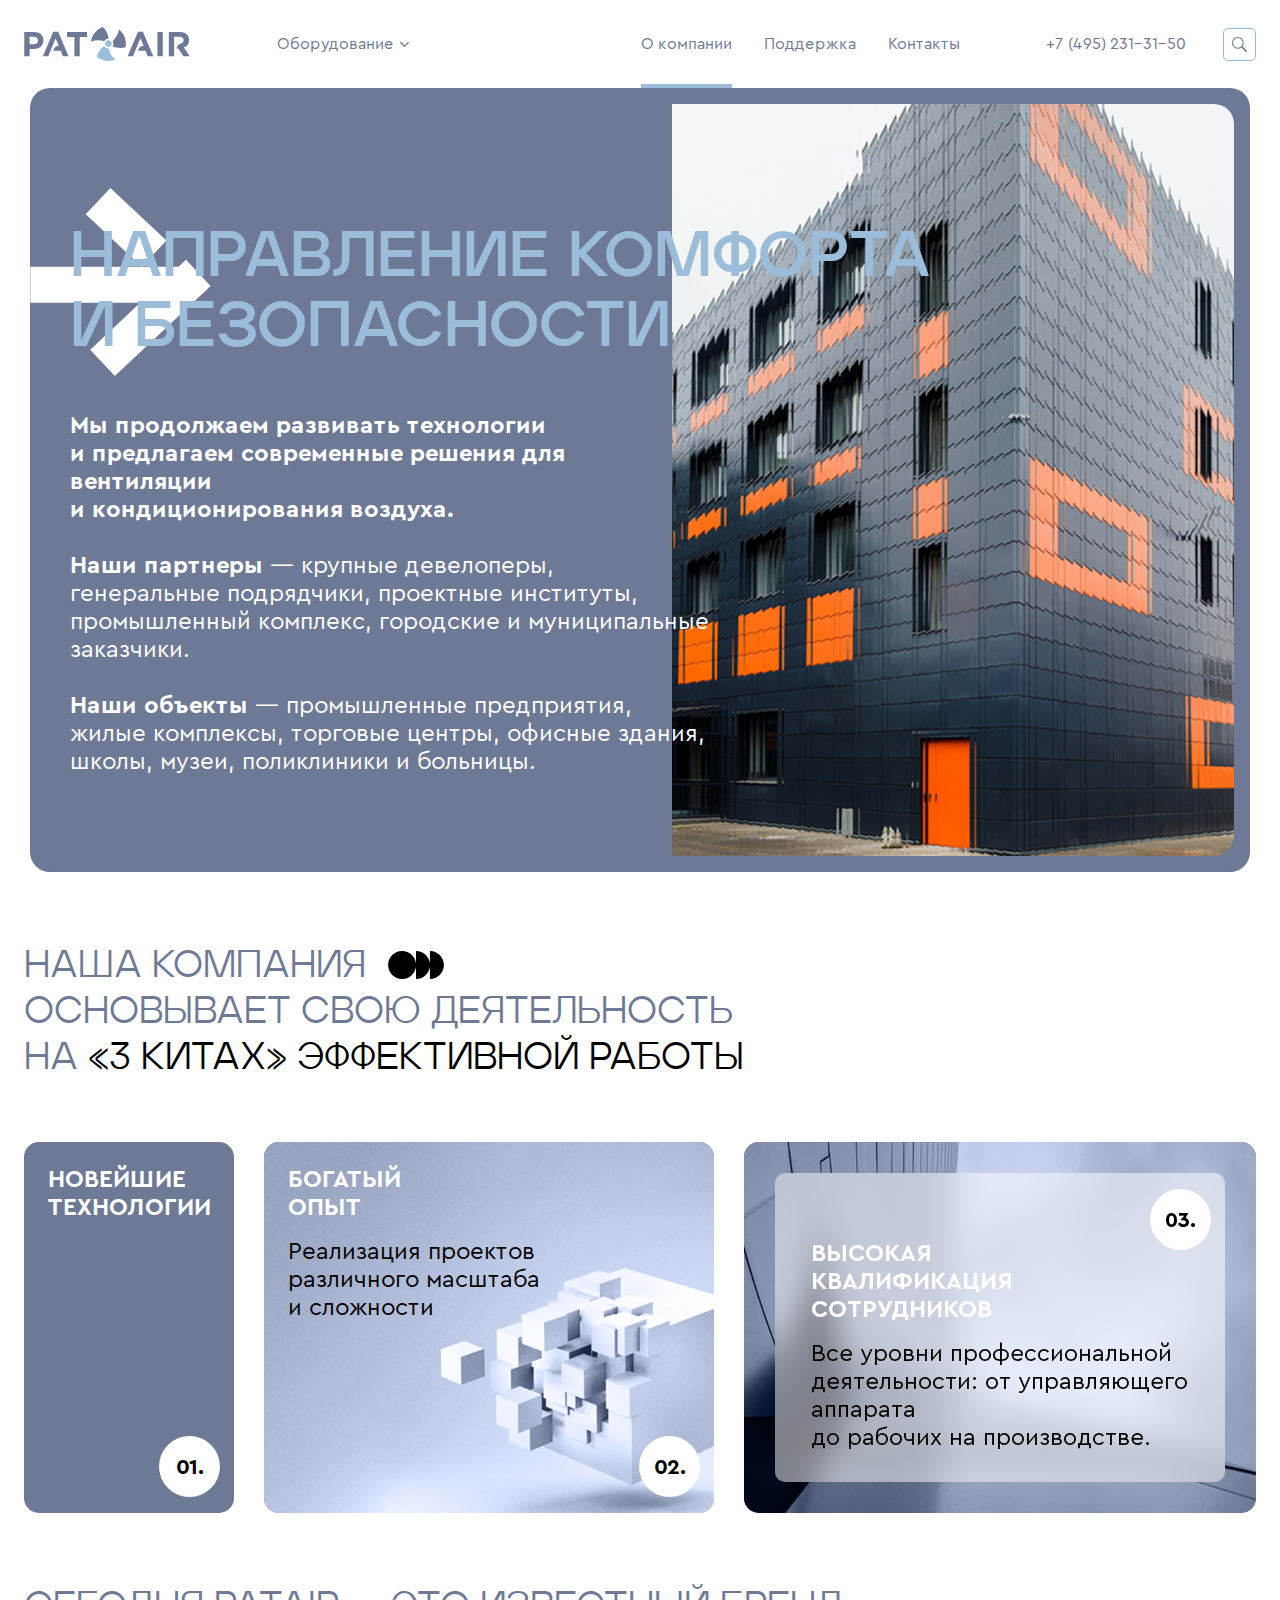
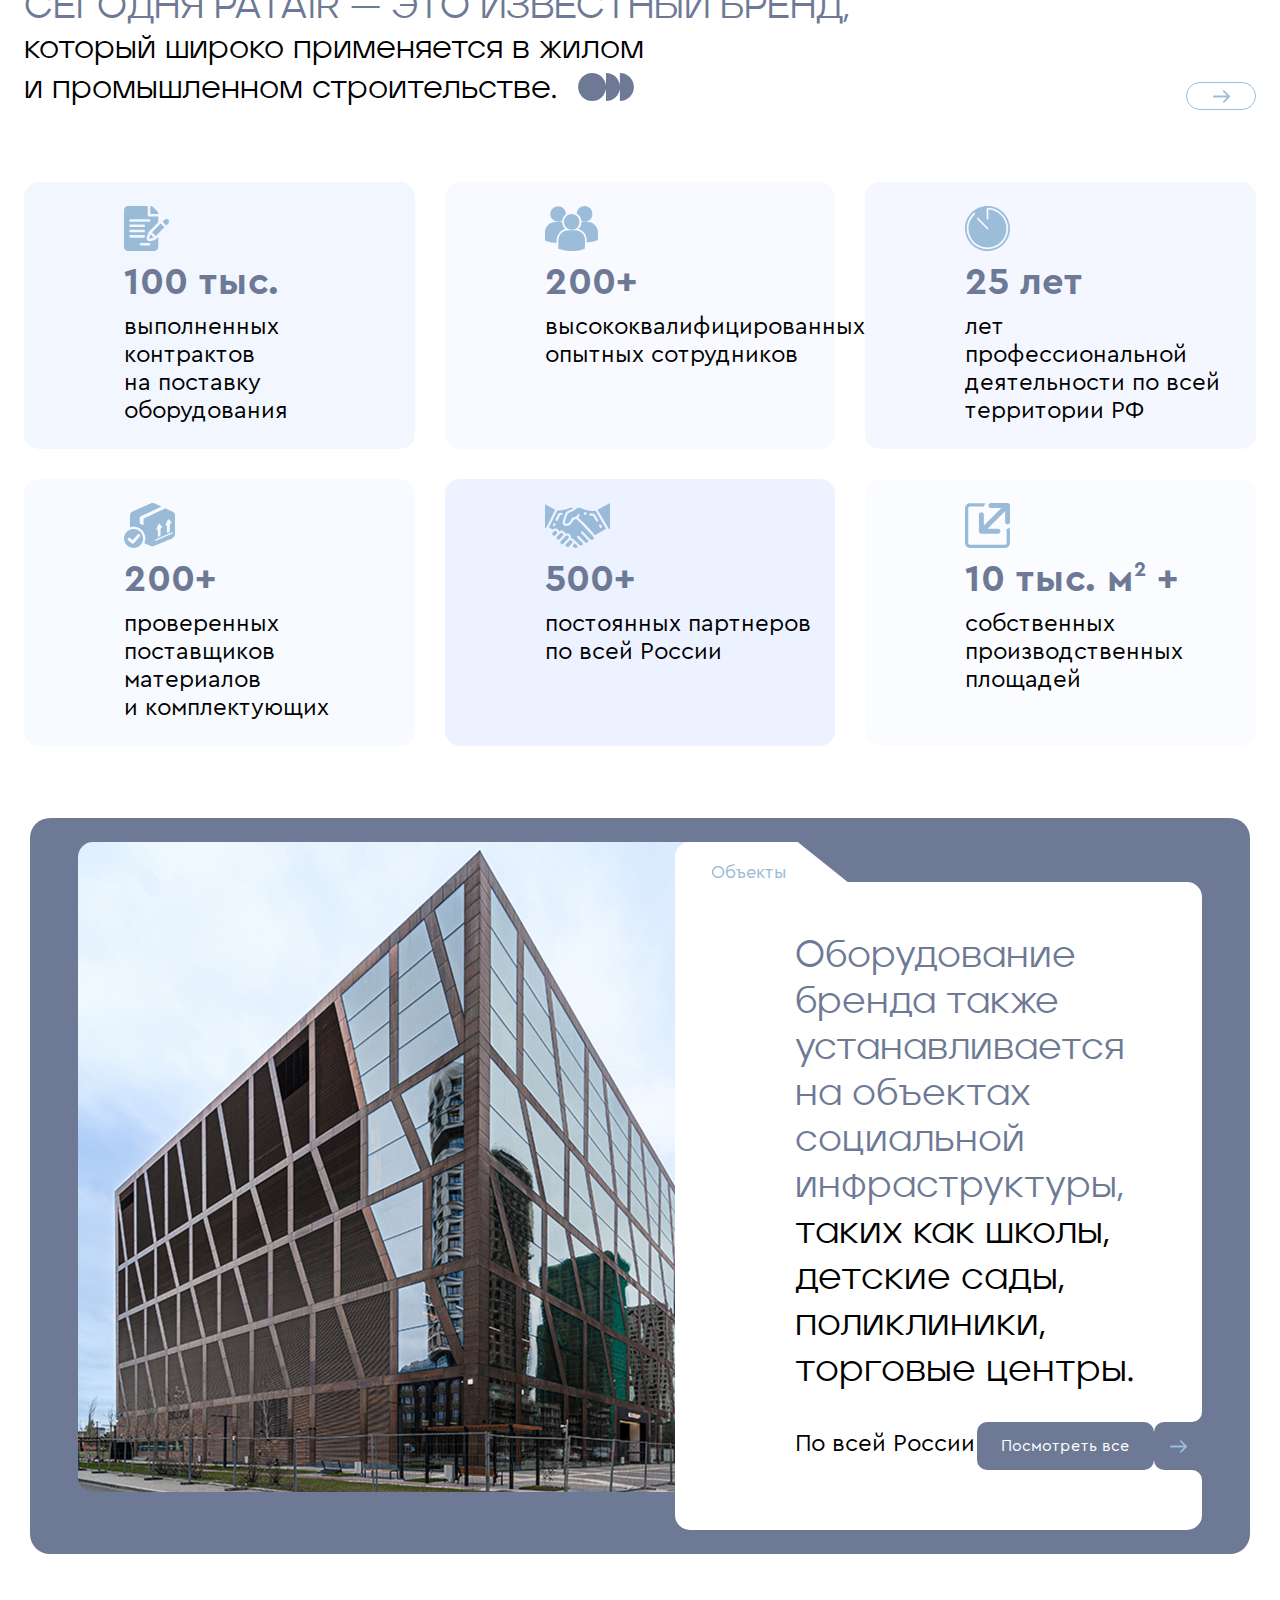
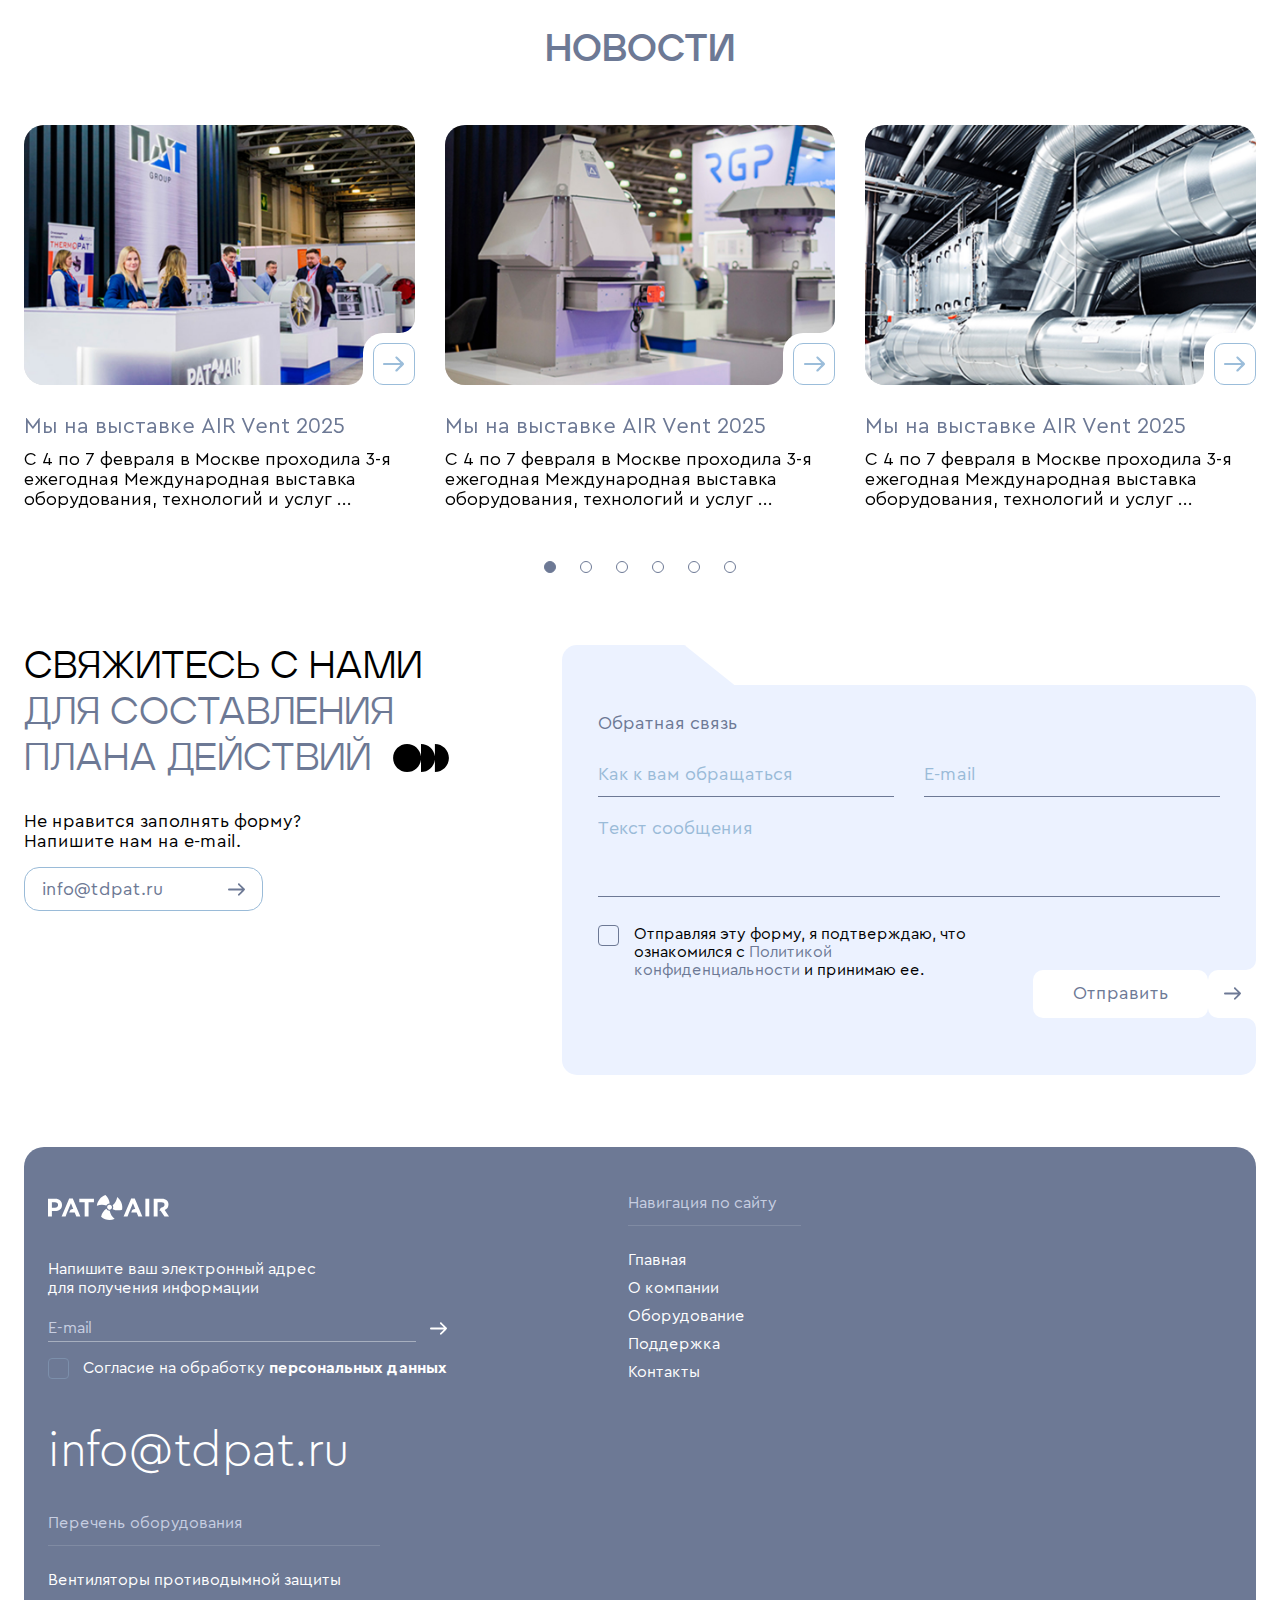
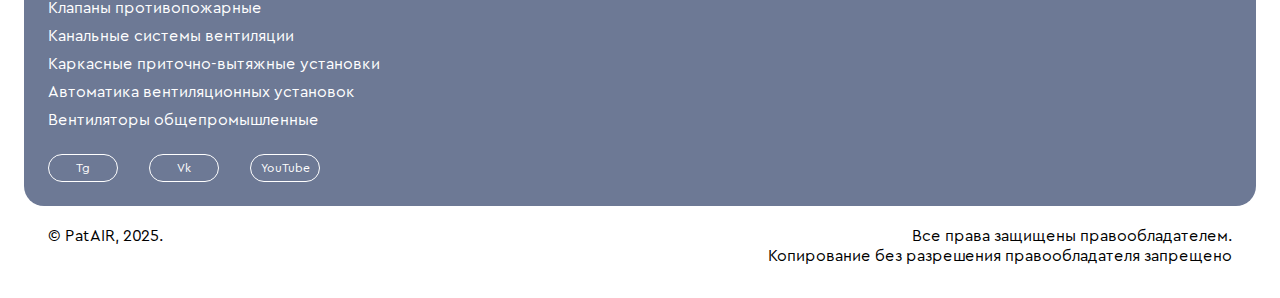
==== about.html @ f2df9130 "Update" ====
<!DOCTYPE html>
<html lang="ru">
	<head>
		<meta http-equiv="Content-Type" content="text/html; charset=utf-8">

		<!-- Adapting the page for mobile devices -->
		<meta name="viewport" content="width=device-width, initial-scale=1, maximum-scale=1">

		<!-- Prohibition of phone number recognition -->
		<meta name="format-detection" content="telephone=no">
		<meta name="SKYPE_TOOLBAR" content ="SKYPE_TOOLBAR_PARSER_COMPATIBLE">

		<!-- Page title -->
		<title>Заголовок страницы</title>

		<!-- Meta description -->
		<meta name="description" content="">

		<!-- Meta Keywords -->
		<meta name="keywords" content="">

		<!-- Changing the color of the mobile browser panel -->
		<meta name="msapplication-TileColor" content="#6d7995">
		<meta name="theme-color" content="#6d7995">

		<!-- Connecting style files -->
		<link rel="stylesheet" href="css/swiper-bundle.min.css">
		<link rel="stylesheet" href="css/swiper.css">
		<link rel="stylesheet" href="css/fancybox.css">
		<link rel="stylesheet" href="css/styles.css">

		<link rel="stylesheet" href="css/response_1899.css" media="print, (max-width: 1899px)">
	</head>

	<body>
		<div class="wrap">
			<div class="main">
				<header>
					<div class="cont row">
						<a href="/" class="logo">
							<img src="images/logo.svg" alt="">
						</a>

						<nav class="menu row">
							<div class="menu_item">
								<a href="/" class="sub_link">
									<span>Оборудование</span>

									<svg class="arr"><use xlink:href="images/sprite.svg#ic_arr_ver"></use></svg>
								</a>

								<div class="sub_menu">
									<div class="row">
										<div><a href="/">
											<div class="icon">
												<img src="images/tmp/ic_sub_menu.png" alt="" loading="lazy">
											</div>

											<div>Вентиляторы<br> противодымной защиты</div>
										</a></div>

										<div><a href="/">
											<div class="icon">
												<img src="images/tmp/ic_sub_menu.png" alt="" loading="lazy">
											</div>

											<div>Каркасные приточно-вытяжные установки</div>
										</a></div>

										<div><a href="/">
											<div class="icon">
												<img src="images/tmp/ic_sub_menu.png" alt="" loading="lazy">
											</div>

											<div>Автоматика вентиляционных установок</div>
										</a></div>

										<div><a href="/">
											<div class="icon">
												<img src="images/tmp/ic_sub_menu.png" alt="" loading="lazy">
											</div>

											<div>Клапаны противопожарные</div>
										</a></div>

										<div><a href="/">
											<div class="icon">
												<img src="images/tmp/ic_sub_menu.png" alt="" loading="lazy">
											</div>

											<div>Канальные системы вентиляции</div>
										</a></div>

										<div><a href="/">
											<div class="icon">
												<img src="images/tmp/ic_sub_menu.png" alt="" loading="lazy">
											</div>

											<div>Вентиляторы общепромышленные</div>
										</a></div>
									</div>
								</div>
							</div>

							<div class="menu_item">
								<a class="active">О компании</a>
							</div>

							<div class="menu_item">
								<a href="/">Поддержка</a>
							</div>

							<div class="menu_item">
								<a href="/">Контакты</a>
							</div>
						</nav>

						<div class="phone">
							<a href="tel:+7 (495) 231-31-50">+7 (495) 231-31-50</a>
						</div>

						<div class="search">
							<button class="btn">
								<svg class="icon"><use xlink:href="images/sprite.svg#ic_search"></use></svg>
							</button>

							<form action="">
								<input type="text" name="" value="" class="input" placeholder="Введите текст">

								<button type="button" class="close_btn">
									<svg class="icon"><use xlink:href="images/sprite.svg#ic_close"></use></svg>
								</button>
							</form>
						</div>
					</div>
				</header>


				<section class="about_head block">
					<div class="data">
						<svg class="big_arrow"><use xlink:href="images/sprite.svg#ic_big_arrow"></use></svg>

						<div class="cont">
							<div class="title">Направление комфорта<br> и безопасности</div>

							<div class="desc">
								<p><b>Мы продолжаем развивать технологии<br> и предлагаем современные решения для вентиляции<br> и кондиционирования воздуха.</b></p>

								<p><b>Наши партнеры</b> — крупные девелоперы, генеральные подрядчики, проектные институты, промышленный комплекс, городские и муниципальные заказчики.</p>

								<p><b>Наши объекты</b> — промышленные предприятия, жилые комплексы, торговые центры, офисные здания, школы, музеи, поликлиники и больницы.</p>
							</div>
						</div>

						<img src="images/tmp/about_head_img.jpg" alt="" class="img" loading="lazy">
					</div>
				</section>


				<section class="three_whales block">
					<div class="cont">
						<div class="block_head big_m">
							<div class="title light">
								Наша компания <svg class="small_circles"><use xlink:href="images/sprite.svg#ic_small_circles"></use></svg><br> основывает свою деятельность<br> на <span>«3 китах» эффективной работы</span>
							</div>
						</div>

						<div class="row">
							<div class="item">
								<div class="name">новейшие<br> технологии</div>

								<div class="number">01.</div>
							</div>

							<div class="item middle">
								<div class="name">богатый<br> опыт</div>

								<div class="desc">Реализация проектов<br> различного масштаба<br> и сложности</div>

								<div class="number">02.</div>

								<img src="images/tmp/bg_three_whales_item2.jpg" alt="" class="bg" loading="lazy">
							</div>

							<div class="item big">
								<div class="data">
									<div class="name">высокая<br> квалификация сотрудников</div>

									<div class="desc">Все уровни профессиональной<br> деятельности: от управляющего аппарата<br> до рабочих на производстве.</div>

									<div class="number">03.</div>
								</div>

								<img src="images/tmp/bg_three_whales_item3.jpg" alt="" class="bg" loading="lazy">
							</div>
						</div>
					</div>
				</section>


				<section class="about_stats block">
					<div class="cont">
						<div class="block_head big_m">
							<div class="title light">Сегодня PatAIR — это известный бренд,<br> <small>который широко применяется в жилом<br> и промышленном строительстве. <svg class="small_circles"><use xlink:href="images/sprite.svg#ic_small_circles"></use></svg></small></div>

							<div class="all_link">
								<a href="/">
									<svg class="icon"><use xlink:href="images/sprite.svg#ic_arrow_hor"></use></svg>
								</a>
							</div>
						</div>

						<div class="row">
							<div class="item">
								<div class="icon">
									<img src="images/tmp/ic_about_stats1.svg" alt="" loading="lazy">
								</div>

								<div class="val">100 тыс.</div>

								<div class="desc">выполненных контрактов<br> на поставку оборудования</div>
							</div>

							<div class="item">
								<div class="icon">
									<img src="images/tmp/ic_about_stats2.svg" alt="" loading="lazy">
								</div>

								<div class="val">200+</div>

								<div class="desc">высококвалифицированных  опытных сотрудников</div>
							</div>

							<div class="item">
								<div class="icon">
									<img src="images/tmp/ic_about_stats3.svg" alt="" loading="lazy">
								</div>

								<div class="val">25 лет</div>

								<div class="desc">лет профессиональной деятельности по всей территории РФ</div>
							</div>

							<div class="item">
								<div class="icon">
									<img src="images/tmp/ic_about_stats4.svg" alt="" loading="lazy">
								</div>

								<div class="val">200+</div>

								<div class="desc">проверенных поставщиков материалов<br> и комплектующих</div>
							</div>

							<div class="item">
								<div class="icon">
									<img src="images/tmp/ic_about_stats5.svg" alt="" loading="lazy">
								</div>

								<div class="val">500+</div>

								<div class="desc">постоянных партнеров<br> по всей России</div>
							</div>

							<div class="item">
								<div class="icon">
									<img src="images/tmp/ic_about_stats6.svg" alt="" loading="lazy">
								</div>

								<div class="val">10 тыс. м<sup>2</sup> +</div>

								<div class="desc">собственных производственных площадей</div>
							</div>
						</div>
					</div>
				</section>


				<section class="about_objects block">
					<div class="data">
						<div class="cont row">
							<div class="image">
								<img src="images/tmp/about_objects_img.jpg" alt="" loading="lazy">
							</div>

							<div class="info">
								<div class="title">Объекты</div>

								<div class="sub_title"><span>Оборудование бренда также устанавливается на объектах социальной инфраструктуры,</span> таких как школы, детские сады, поликлиники, торговые центры.</div>

								<div class="desc">По всей России</div>

								<div class="link">
									<a href="/">
										<span>Посмотреть все</span>

										<div class="arrow">
											<svg><use xlink:href="images/sprite.svg#ic_arrow_hor"></use></svg>
										</div>
									</a>
								</div>
							</div>
						</div>
					</div>
				</section>


				<section class="articles block">
					<div class="cont">
						<div class="block_head center">
							<div class="title">Новости</div>
						</div>

						<div class="swiper">
							<div class="swiper-wrapper">
								<div class="swiper-slide">
									<a href="/" class="article">
										<div class="thumb">
											<img src="images/tmp/article_thumb1.jpg" alt="" loading="lazy">

											<div class="arrow">
												<div class="icon">
													<svg><use xlink:href="images/sprite.svg#ic_arrow_hor"></use></svg>
												</div>
											</div>
										</div>

										<div class="name">Мы на выставке AIR Vent 2025</div>

										<div class="desc">С 4 по 7 февраля в Москве проходила 3-я ежегодная Международная выставка оборудования, технологий и услуг ...</div>
									</a>
								</div>

								<div class="swiper-slide">
									<a href="/" class="article">
										<div class="thumb">
											<img src="images/tmp/article_thumb2.jpg" alt="" loading="lazy">

											<div class="arrow">
												<div class="icon">
													<svg><use xlink:href="images/sprite.svg#ic_arrow_hor"></use></svg>
												</div>
											</div>
										</div>

										<div class="name">Мы на выставке AIR Vent 2025</div>

										<div class="desc">С 4 по 7 февраля в Москве проходила 3-я ежегодная Международная выставка оборудования, технологий и услуг ...</div>
									</a>
								</div>

								<div class="swiper-slide">
									<a href="/" class="article">
										<div class="thumb">
											<img src="images/tmp/article_thumb3.jpg" alt="" loading="lazy">

											<div class="arrow">
												<div class="icon">
													<svg><use xlink:href="images/sprite.svg#ic_arrow_hor"></use></svg>
												</div>
											</div>
										</div>

										<div class="name">Мы на выставке AIR Vent 2025</div>

										<div class="desc">С 4 по 7 февраля в Москве проходила 3-я ежегодная Международная выставка оборудования, технологий и услуг ...</div>
									</a>
								</div>

								<div class="swiper-slide">
									<a href="/" class="article">
										<div class="thumb">
											<img src="images/tmp/article_thumb1.jpg" alt="" loading="lazy">

											<div class="arrow">
												<div class="icon">
													<svg><use xlink:href="images/sprite.svg#ic_arrow_hor"></use></svg>
												</div>
											</div>
										</div>

										<div class="name">Мы на выставке AIR Vent 2025</div>

										<div class="desc">С 4 по 7 февраля в Москве проходила 3-я ежегодная Международная выставка оборудования, технологий и услуг ...</div>
									</a>
								</div>

								<div class="swiper-slide">
									<a href="/" class="article">
										<div class="thumb">
											<img src="images/tmp/article_thumb2.jpg" alt="" loading="lazy">

											<div class="arrow">
												<div class="icon">
													<svg><use xlink:href="images/sprite.svg#ic_arrow_hor"></use></svg>
												</div>
											</div>
										</div>

										<div class="name">Мы на выставке AIR Vent 2025</div>

										<div class="desc">С 4 по 7 февраля в Москве проходила 3-я ежегодная Международная выставка оборудования, технологий и услуг ...</div>
									</a>
								</div>

								<div class="swiper-slide">
									<a href="/" class="article">
										<div class="thumb">
											<img src="images/tmp/article_thumb3.jpg" alt="" loading="lazy">

											<div class="arrow">
												<div class="icon">
													<svg><use xlink:href="images/sprite.svg#ic_arrow_hor"></use></svg>
												</div>
											</div>
										</div>

										<div class="name">Мы на выставке AIR Vent 2025</div>

										<div class="desc">С 4 по 7 февраля в Москве проходила 3-я ежегодная Международная выставка оборудования, технологий и услуг ...</div>
									</a>
								</div>
							</div>

							<div class="swiper-pagination"></div>
						</div>
					</div>
				</section>


				<section class="feedback block">
					<div class="cont row">
						<div class="data">
							<div class="block_head">
								<div class="title light"><span>Свяжитесь с нами</span><br> для составления<br> плана действий <svg class="small_circles"><use xlink:href="images/sprite.svg#ic_small_circles"></use></svg></div>
							</div>

							<div class="desc">Не нравится заполнять форму?<br> Напишите нам на e-mail.</div>

							<div class="email">
								<a href="mailto:info@tdpat.ru">
									<span>info@tdpat.ru</span>

									<svg class="icon"><use xlink:href="images/sprite.svg#ic_arrow_hor"></use></svg>
								</a>
							</div>
						</div>

						<form action="" class="form">
							<div class="title">Обратная связь</div>

							<div class="columns">
								<div class="line">
									<div class="field">
										<input type="text" name="" value="" class="input" placeholder="Как к вам обращаться">
									</div>
								</div>

								<div class="line">
									<div class="field">
										<input type="email" name="" value="" class="input" placeholder="E-mail">
									</div>
								</div>
							</div>

							<div class="line">
								<div class="field">
									<textarea name="" placeholder="Текст сообщения"></textarea>
								</div>
							</div>

							<div class="submit">
								<div class="agree">
									<label class="checkbox">
										<input type="checkbox" name="agree">

										<div class="check"></div>

										<div>Отправляя эту форму, я подтверждаю, что ознакомился с <a href="/" target="_blank">Политикой конфиденциальности</a> и принимаю ее.</div>
									</label>
								</div>

								<button type="submit" class="submit_btn">
									<span>Отправить</span>

									<div class="arrow">
										<svg><use xlink:href="images/sprite.svg#ic_arrow_hor"></use></svg>
									</div>
								</button>
							</div>
						</form>
					</div>
				</section>
			</div>


			<footer>
				<div class="data">
					<div class="cont row">
						<div class="col">
							<div class="logo">
								<img src="images/logo_white.svg" alt="">
							</div>

							<div class="subscribe">
								<div class="label">Напишите ваш электронный адрес<br> для получения информации</div>

								<form action="">
									<input type="email" name="" value="" class="input" placeholder="E-mail">

									<button type="submit" class="submit_btn">
										<svg class="icon"><use xlink:href="images/sprite.svg#ic_arrow_hor"></use></svg>
									</button>

									<div class="agree">
										<label class="checkbox">
											<input type="checkbox" name="agree">

											<div class="check"></div>

											<div>Согласие на обработку <a href="/" target="_blank">персональных данных</a></div>
										</label>
									</div>
								</form>
							</div>

							<div class="email">
								<a href="mailto:info@tdpat.ru">info@tdpat.ru</a>
							</div>
						</div>

						<div class="col">
							<div class="links">
								<div class="title">Навигация по сайту</div>

								<div class="items">
									<div><a href="/">Гпавная</a></div>

									<div><a href="/">О компании</a></div>

									<div><a href="/">Оборудование</a></div>

									<div><a href="/">Поддержка</a></div>

									<div><a href="/">Контакты</a></div>
								</div>
							</div>
						</div>

						<div class="col">
							<div class="links">
								<div class="title">Перечень оборудования</div>

								<div class="items">
									<div><a href="/">Вентиляторы противодымной защиты</a></div>

									<div><a href="/">Клапаны противопожарные</a></div>

									<div><a href="/">Канальные системы вентиляции</a></div>

									<div><a href="/">Каркасные приточно-вытяжные установки</a></div>

									<div><a href="/">Автоматика вентиляционных установок</a></div>

									<div><a href="/">Вентиляторы общепромышленные</a></div>
								</div>
							</div>

							<div class="socials">
								<a href="/" target="_blank" rel="noopener nofollow">Tg</a>

								<a href="/" target="_blank" rel="noopener nofollow">Vk</a>

								<a href="/" target="_blank" rel="noopener nofollow">YouTube</a>
							</div>
						</div>
					</div>
				</div>

				<div class="bottom">
					<div class="cont row">
						<div class="copyright">&copy; PatAIR, 2025.</div>

						<div class="text">Все права защищены правообладателем.<br> Копирование без разрешения правообладателя запрещено</div>
					</div>
				</div>
			</footer>

			<div class="overlay"></div>
		</div>


		<section class="modal" id="order_modal">
			<div class="image">
				<img src="images/tmp/order_modal_img.jpg" alt="" loading="lazy">
			</div>

			<div class="modal_data">
				<div class="data">
					<div class="modal_title">Оставить заявку<br> на подбор оборудования</div>

					<form action="" class="form">
						<div class="fields">
							<div class="columns">
								<div class="line">
									<div class="field">
										<div class="required">*</div>

										<input type="text" name="" value="" class="input" placeholder="Имя">
									</div>
								</div>

								<div class="line">
									<div class="field">
										<div class="required">*</div>

										<input type="tel" name="" value="" class="input" placeholder="Телефон">
									</div>
								</div>
							</div>

							<div class="line">
								<div class="field">
									<div class="required">*</div>

									<input type="email" name="" value="" class="input" placeholder="E-mail">
								</div>
							</div>

							<div class="line">
								<div class="field">
									<div class="required">*</div>

									<textarea name="" placeholder="Текст сообщения"></textarea>
								</div>
							</div>

							<div class="line file">
								<div class="field">
									<label>
										<input type="file" name="file">

										<svg class="icon"><use xlink:href="images/sprite.svg#ic_file"></use></svg>
										<span>Прикрепить файл</span>
									</label>
								</div>
							</div>
						</div>

						<div class="submit">
							<div class="agree">
								<label class="checkbox">
									<input type="checkbox" name="agree">

									<div class="check"></div>

									<div>Отправляя эту форму, я подтверждаю, что ознакомился с <a href="/" target="_blank">Политикой конфиденциальности</a> и принимаю ее.</div>
								</label>
							</div>

							<button type="submit" class="submit_btn">
								<span>ОТПРАВИТЬ</span>

								<svg class="icon"><use xlink:href="images/sprite.svg#ic_arrow_hor"></use></svg>
							</button>
						</div>
					</form>
				</div>
			</div>
		</section>


		<!-- Connecting javascript files -->
		<script src="js/jquery-3.6.3.min.js"></script>
		<script src="js/functions.js"></script>
		<script src="js/swiper-bundle.min.js"></script>
		<script src="js/fancybox.js"></script>
		<script src="js/imask.js"></script>
		<script src="js/scripts.js"></script>
	</body>
</html>
---- css/styles.css ----
/*-----------
    Fonts
-----------*/
@font-face
{
    font-family: 'CeraPro';
    font-weight: 300;
    font-style: normal;

    font-display: swap;
    src: url('../fonts/CeraPro-Light.woff2') format('woff2'),
    url('../fonts/CeraPro-Light.woff') format('woff'),
    url('../fonts/CeraPro-Light.ttf') format('truetype');
}

@font-face
{
    font-family: 'CeraPro';
    font-weight: normal;
    font-style: normal;

    font-display: swap;
    src: url('../fonts/CeraPro-Regular.woff2') format('woff2'),
    url('../fonts/CeraPro-Regular.woff') format('woff'),
    url('../fonts/CeraPro-Regular.ttf') format('truetype');
}

@font-face
{
    font-family: 'CeraPro';
    font-weight: 700;
    font-style: normal;

    font-display: swap;
    src: url('../fonts/CeraPro-Bold.woff2') format('woff2'),
    url('../fonts/CeraPro-Bold.woff') format('woff'),
    url('../fonts/CeraPro-Bold.ttf') format('truetype');
}


@font-face
{
    font-family: 'Jeko';
    font-weight: normal;
    font-style: normal;

    font-display: swap;
    src: url('../fonts/Jeko-Regular.woff2') format('woff2'),
    url('../fonts/Jeko-Regular.woff') format('woff'),
    url('../fonts/Jeko-Regular.ttf') format('truetype');
}

@font-face
{
    font-family: 'Jeko';
    font-weight: 700;
    font-style: normal;

    font-display: swap;
    src: url('../fonts/Jeko-Bold.woff2') format('woff2'),
    url('../fonts/Jeko-Bold.woff') format('woff'),
    url('../fonts/Jeko-Bold.ttf') format('truetype');
}

@font-face
{
    font-family: 'Jeko';
    font-weight: 800;
    font-style: normal;

    font-display: swap;
    src: url('../fonts/Jeko-ExtraBold.woff2') format('woff2'),
    url('../fonts/Jeko-ExtraBold.woff') format('woff'),
    url('../fonts/Jeko-ExtraBold.ttf') format('truetype');
}



/*------------------
    Reset styles
------------------*/
*
{
    box-sizing: border-box;
    margin: 0;
    padding: 0;

    scroll-margin-top: 24px;
}

*:before,
*:after
{
    box-sizing: border-box;
}

html
{
    scroll-behavior: smooth;
    -webkit-font-smoothing: antialiased;
    -moz-osx-font-smoothing: grayscale;
        -ms-text-size-adjust: 100%;
    -webkit-text-size-adjust: 100%;
}

body
{
    margin: 0;

    overscroll-behavior: none;
    -webkit-tap-highlight-color: transparent;
    -webkit-overflow-scrolling: touch;
    text-rendering: optimizeLegibility;
    text-decoration-skip: objects;
}

img
{
    border-style: none;
}

textarea
{
    overflow: auto;
}

input,
textarea,
input:active,
textarea:active,
button
{
    margin: 0;

    -webkit-border-radius: 0;
            border-radius: 0;
         outline: none transparent !important;
    box-shadow: none;

    -webkit-appearance: none;
            appearance: none;
    -moz-outline: none !important;
}

input::-webkit-outer-spin-button,
input::-webkit-inner-spin-button
{
    margin: 0;

    -webkit-appearance: none;
}

input[type=number]
{
    -moz-appearance: textfield;
}

:focus
{
    outline: 0;
}

:hover,
:active
{
    -webkit-tap-highlight-color: rgba(0, 0, 0, 0);
    -webkit-touch-callout: none;
}


::-ms-clear
{
    display: none;
}



/*-------------------
    Global styles
-------------------*/
:root
{
    --bg: #fff;
    --scroll_width: 17px;
    --text_color: #000;
    --font_size: 16px;
    --font_size_title: 38px;
    --font_size_title_big: 64px;
    --font_family: 'CeraPro', 'Arial', sans-serif;
    --font_family2: 'Jeko', 'Arial', sans-serif;
}


::selection
{
    color: #fff;
    background: #6d7995;
}

::-moz-selection
{
    color: #fff;
    background: #6d7995;
}



html
{
    height: 100%;
    min-height: -moz-available;
    min-height: -webkit-fill-available;
    min-height:         fill-available;
}


html.custom_scroll ::-webkit-scrollbar
{
    width: 10px;
    height: 10px;

    background-color: var(--bg);
}


html.custom_scroll ::-webkit-scrollbar-thumb
{
    background-color: #6d7995;
}


body
{
    font-family: var(--font_family);
    font-size: var(--font_size);
    font-weight: 400;
    line-height: normal;

    height: 100%;
    min-height: -moz-available;
    min-height: -webkit-fill-available;
    min-height:         fill-available;

    color: var(--text_color);
}


body.lock
{
    overflow: hidden;
}


button
{
    font-family: inherit;
    font-size: inherit;
    font-weight: inherit;
    line-height: inherit;

    display: inline-block;

    cursor: pointer;
    vertical-align: top;

    color: inherit;
    border: none;
    background: none;
}


.wrap
{
    position: relative;
    z-index: 9;

    display: flex;
    overflow: clip;
    flex-direction: column;

    min-height: 100%;

    background: var(--bg);
}


.wrap > .main
{
    position: relative;

    display: flex;
    flex: 1 0 auto;
    flex-direction: column;
}


.cont
{
    width: 100%;
    max-width: 1410px;
    margin: 0 auto;
    padding: 0 15px;
}


.row
{
    display: flex;
    align-content: flex-start;
    align-items: flex-start;
    flex-wrap: wrap;
    justify-content: flex-start;
}



.block
{
    margin-bottom: 72px;
}



.overlay
{
    position: fixed;
    z-index: 90;
    top: 0;
    left: 0;

    display: none;

    width: 100%;
    height: 100%;

    opacity: .49;
    background: #000;
}



.modal_btn > *
{
    pointer-events: none;
}



/*--------------
    Fancybox
--------------*/
.fancybox__backdrop
{
    background: rgba(0, 0, 0, .63);
}


.fancybox__slide
{
    padding: 40px;
}


/* .fancybox__content > .f-button.is-close-btn,
.is-compact .fancybox__content > .f-button.is-close-btn
{
    top: 0;
    right: 0;

    opacity: 1;

    --f-button-width: 34px;
    --f-button-height: 34px;
    --f-button-border-radius: 0;
    --f-button-color: var(--text_color);
    --f-button-hover-color: var(--text_color);
    --f-button-svg-width: 14px;
    --f-button-svg-height: 14px;
    --f-button-bg: transparent;
    --f-button-hover-bg: transparent;
    --f-button-active-bg: transparent;
}


.fancybox__content > .f-button.is-close-btn svg
{
    stroke: none;
} */



/*------------
    Header
------------*/
header
{
    position: sticky;
    z-index: 100;
    top: 0;
    left: 0;

    width: 100%;

    background: var(--bg);
}


header .cont
{
    align-content: center;
    align-items: center;
    justify-content: space-between;

    padding-top: 27px;
    padding-bottom: 27px;
}



header .logo
{
    display: block;

    text-decoration: none;

    color: currentColor;
}


header .logo img
{
    display: block;

    width: 166px;
    height: 34px;
}



header .menu
{
    margin-left: auto;

    transition: opacity .2s linear;

    gap: 32px;
}


header .menu.hide
{
    opacity: 0;
}


header .menu_item:first-child
{
    margin-right: 200px;
}


header .menu_item > a
{
    position: relative;

    display: flex;
    align-content: center;
    align-items: center;
    flex-wrap: wrap;
    justify-content: center;

    text-decoration: none;

    color: #6d7995;

    gap: 6px;
}


header .menu_item > a .arr
{
    display: block;

    width: 9px;
    height: 5px;

    transition: transform .2s linear;
}


header .menu_item > a:after
{
    position: absolute;
    right: 0;
    bottom: -34px;
    left: 0;

    width: 0;
    height: 4px;
    margin: auto;

    content: '';
    transition: width .3s linear;

    background: #9bbdda;
}


header .menu_item > a.active .arr
{
    transform: rotate(180deg);
}


header .menu_item > a:hover:after,
header .menu_item > a.active:after
{
    width: 100%;
}


header .sub_menu
{
    position: absolute;
    z-index: 9;
    top: 100%;
    right: 0;
    left: 0;

    visibility: hidden;

    width: 1410px;
    max-width: 100%;
    margin: 0 auto;
    padding: 32px 80px 24px;

    transition: .2s linear;
    pointer-events: none;

    opacity: 0;
    border-radius: 0 0 10px 10px;
}


header .sub_menu:before
{
    position: absolute;
    z-index: 1;
    top: 0;
    right: 0;
    left: 0;

    display: block;

    width: 90%;
    height: 80%;
    margin: 0 auto;

    content: '';
    transition: .1s linear;
    pointer-events: none;

    border-radius: inherit;
    background: #fff;
}


header .sub_menu .row
{
    position: relative;
    z-index: 3;

    display: flex;
    align-content: stretch;
    align-items: stretch;
    flex-wrap: wrap;
    justify-content: flex-start;

    margin-left: -160px;

    transition: transform .1s linear;
    transform: translateY(24px);
}


header .sub_menu .row > *
{
    position: relative;

    width: calc(33.333% - 160px);
    margin-left: 160px;
}


header .sub_menu .row > *:before
{
    position: absolute;
    top: 0;
    left: -80px;

    display: block;

    width: 2px;
    height: 100%;

    content: '';
    pointer-events: none;

    background: #e6eef6;
}


header .sub_menu .row > *:nth-child(3n+1):before
{
    display: none;
}


header .sub_menu a
{
    line-height: 15px;

    display: flex;
    align-content: flex-start;
    align-items: flex-start;
    flex-wrap: wrap;
    justify-content: space-between;

    padding: 12px 0;

    transition: color .2s linear;
    text-decoration: none;

    color: currentColor;
}


header .sub_menu .icon
{
    display: flex;
    align-content: center;
    align-items: center;
    flex-wrap: wrap;
    justify-content: center;

    width: 58px;
    height: 50px;
}


header .sub_menu .icon img
{
    display: block;

    max-width: 100%;
    max-height: 100%;
}


header .sub_menu .icon + *
{
    align-self: center;

    width: calc(100% - 80px);
}


header .sub_menu a:hover,
header .sub_menu a.active
{
    color: #9bbdda;
}



header .sub_menu.show
{
    visibility: visible;

    pointer-events: auto;

    opacity: 1;
}


header .sub_menu.show:before
{
    width: 100%;
    height: 100%;
}


header .sub_menu.show .row
{
    transform: translateY(0px);
}



header .phone
{
    margin-left: 38px;
    margin-left: auto;

    transition: opacity .2s linear;
    white-space: nowrap;

    color: #6d7995;
}


header .phone.hide
{
    opacity: 0;
}


header .phone a
{
    text-decoration: none;

    color: currentColor;
}



header .search
{
    position: relative;

    margin-left: 38px;
}


header .search .btn
{
    display: flex;
    align-content: center;
    align-items: center;
    flex-wrap: wrap;
    justify-content: center;

    width: 33px;
    height: 33px;

    transition: .2s linear;

    color: #6d7995;
    border: 1px solid rgb(152, 185, 213);
    border-radius: 5px;
}


header .search .btn .icon
{
    display: block;

    width: 15px;
    height: 15px;
}


header .search .btn.active
{
    pointer-events: none;

    opacity: 0;
}


header .search form
{
    position: absolute;
    top: 50%;
    right: 0;

    visibility: hidden;

    width: 1000px;
    max-width: 100vw;

    transition: .2s linear;
    transform: translate(100%, -50%);
    pointer-events: none;

    opacity: 0;
}


header .search form.show
{
    visibility: visible;

    transition: .3s linear .2s;
    transform: translate(0%, -50%);
    pointer-events: auto;

    opacity: 1;
}


header .search form ::-webkit-input-placeholder
{
    color: #85868c;
}

header .search form :-moz-placeholder
{
    color: #85868c;
}

header .search form ::-moz-placeholder
{
    opacity: 1;
    color: #85868c;
}

header .search form :-ms-input-placeholder
{
    color: #85868c;
}


header .search .input
{
    font-family: inherit;
    font-size: 20px;

    display: block;

    width: 100%;
    height: 48px;
    padding-right: 48px;

    color: #151824;
    border: none;
    border-bottom: 1px solid #c5c5c5;
    background: none;
}


header .search .close_btn
{
    position: absolute;
    top: 0;
    right: 0;
    bottom: 0;

    display: flex;
    align-content: center;
    align-items: center;
    flex-wrap: wrap;
    justify-content: center;

    width: 24px;
    height: 24px;
    margin: auto 0;

    transition: color .2s linear;

    color: #151824;
}


header .search .close_btn .icon
{
    display: block;

    width: 16px;
    height: 16px;
}


header .search .close_btn:hover
{
    color: #004fad;
}



/*----------------
    Block head
----------------*/
.block_head
{
    display: flex;
    align-content: flex-end;
    align-items: flex-end;
    flex-wrap: wrap;
    justify-content: space-between;

    margin-bottom: 48px;
}

.block_head.big_m
{
    margin-bottom: 60px;
}


.block_head.center
{
    justify-content: center;

    text-align: center;
}


.block_head .title
{
    font-family: var(--font_family2);
    font-size: var(--font_size_title);
    font-weight: 700;
    line-height: calc(100% + 13px);

    display: block;

    text-transform: uppercase;

    color: #6d7995;
}


.block_head .title.light
{
    font-weight: 400;
    line-height: calc(100% + 8px);
}


.block_head .title span
{
    color: #000;
}


.block_head .title small
{
    line-height: calc(100% + 8px);

    display: inline-block;

    vertical-align: top;
    text-transform: none;

    color: #000;
}


.block_head .title .small_circles
{
    display: inline-block;

    width: 56px;
    height: 28px;
    margin-top: -4px;
    margin-left: 12px;

    vertical-align: middle;

    color: #000;
}


.block_head .title small .small_circles
{
    color: #6d7995;
}



.block_head .all_link a
{
    display: flex;
    align-content: center;
    align-items: center;
    flex-wrap: wrap;
    justify-content: center;

    width: 70px;
    height: 28px;

    transition: .2s linear;
    text-decoration: none;

    color: #9bbdda;
    border: 1px solid #9bbdda;
    border-radius: 15px;
}


.block_head .all_link .icon
{
    display: block;

    width: 17px;
    height: 13px;
}


.block_head .all_link a:hover
{
    color: #fff;
    background: #9bbdda;
}



/*------------------
    Form elements
------------------*/
.form
{
    --form_border_color: #9abbd8;
    --form_focus_color: #9abbd8;
    --form_error_color: red;
    --form_border_radius: 15px;
    --form_bg_color: none;
    --form_placeholder_color: #6d7995;
}


.form ::-webkit-input-placeholder
{
    color: var(--form_placeholder_color);
}

.form :-moz-placeholder
{
    color: var(--form_placeholder_color);
}

.form ::-moz-placeholder
{
    opacity: 1;
    color: var(--form_placeholder_color);
}

.form :-ms-input-placeholder
{
    color: var(--form_placeholder_color);
}


.form .columns
{
    display: flex;
    align-content: flex-start;
    align-items: flex-start;
    flex-wrap: wrap;
    justify-content: flex-start;

    margin-left: calc(var(--form_columns_offset) * -1);

    --form_columns_offset: 30px;
}

.form .columns > *
{
    width: calc(50% - var(--form_columns_offset));
    margin-left: var(--form_columns_offset);
}


.form .line
{
    margin-bottom: 7px;
}


.form .field
{
    position: relative;
}


.form .required
{
    font-size: 30px;
    line-height: 100%;

    position: absolute;
    z-index: 3;
    top: 10px;
    right: 0;

    display: flex;
    align-content: center;
    align-items: center;
    flex-wrap: wrap;
    justify-content: center;

    width: 36px;

    pointer-events: none;

    color: #9bbdda;
}


.form .input
{
    font-family: var(--font_family);
    font-size: 18px;

    display: block;

    width: 100%;
    height: 44px;
    padding: 0 16px;

    transition: border-color .2s linear;

    color: var(--text_color);
    border: 1px solid var(--form_border_color);
    border-radius: var(--form_border_radius);
    background: var(--form_bg_color);
}

.form .input:-webkit-autofill
{
    -webkit-box-shadow: inset 0 0 0 50px var(--form_bg_color) !important;
}


.form textarea
{
    font-family: var(--font_family);
    font-size: 18px;

    display: block;

    width: 100%;
    height: 101px;
    padding: 10px 16px;

    resize: none;
    transition: border-color .2s linear;

    color: var(--text_color);
    border: 1px solid var(--form_border_color);
    border-radius: var(--form_border_radius);
    background: var(--form_bg_color);
}

.form textarea::-webkit-scrollbar
{
    width: 5px;
    height: 5px;
}


.form .required + .input,
.form .required + textarea
{
    padding-right: 31px;
}


.form .input:focus,
.form textarea:focus
{
    border-color: var(--form_focus_color);
}


.form .error
{
    border-color: var(--form_error_color);
}


.form .file
{
    padding: 12px 0;
}


.form .file label
{
    font-size: 18px;
    line-height: calc(100% + 2px);

    display: flex;
    align-content: center;
    align-items: center;
    flex-wrap: wrap;
    justify-content: space-between;

    cursor: pointer;

    color: var(--form_placeholder_color);

    gap: 8px;
}


.form .file input
{
    display: none;
}


.form .file label .icon
{
    display: block;

    width: 17px;
    height: 19px;
}


.form .file label span
{
    overflow: hidden;

    width: calc(100% - 25px);

    white-space: nowrap;
    text-overflow: ellipsis;
}


.form .checkbox
{
    line-height: calc(100% + 2px);

    position: relative;

    display: flex;
    align-content: center;
    align-items: center;
    flex-wrap: wrap;
    justify-content: flex-start;

    min-height: 21px;
    padding-left: 36px;

    cursor: pointer;
}


.form .checkbox input
{
    display: none;
}


.form .checkbox .check
{
    position: absolute;
    top: 0;
    left: 0;

    display: flex;
    align-content: center;
    align-items: center;
    flex-wrap: wrap;
    justify-content: center;

    width: 21px;
    height: 21px;

    color: #6d7995;
    border: 1px solid;
    border-radius: 4px;
}


.form .checkbox .check:before
{
    position: relative;
    top: -2px;

    display: block;

    width: 12px;
    height: 6px;

    content: '';
    transition: opacity .2s linear;
    transform: rotate(-45deg);

    opacity: 0;
    border-bottom: 1px solid;
    border-left: 1px solid;
}


.form .checkbox input:checked ~ .check:before
{
    opacity: 1;
}


.form .checkbox a
{
    text-decoration: none;

    color: #6d7995;
}


.form .submit
{
    display: flex;
    align-content: center;
    align-items: center;
    flex-wrap: wrap;
    justify-content: space-between;

    padding-top: 8px;
}


.form .submit .agree
{
    width: calc(100% - 236px);
}


.form .submit_btn
{
    font-size: 18px;

    display: flex;
    align-content: center;
    align-items: center;
    flex-wrap: wrap;
    justify-content: space-between;

    min-width: 211px;
    height: 43px;
    padding: 0 9px 0 18px;

    text-transform: uppercase;

    color: #fff;
    border-radius: 15px;
    background: #9bbdda;
}


.form .submit_btn .icon
{
    display: block;

    width: 17px;
    height: 13px;
}



/*-------------------
    First section
-------------------*/
.first_section
{
    padding-right: 30px;
    padding-left: 30px;
}


.first_section .data
{
    position: relative;

    padding: 16px;

    color: #fff;
    border-radius: 20px;
    background: #6d7995;
}


.first_section .cont
{
    position: relative;
    z-index: 3;

    display: flex;
    align-content: flex-end;
    align-items: flex-end;
    flex-wrap: wrap;
    justify-content: flex-start;

    min-height: 667px;
    padding-top: 41px;
    padding-bottom: 41px;
}


.first_section .img
{
    position: absolute;
    z-index: 1;
    top: 0;
    right: 16px;
    bottom: 0;

    display: block;

    width: calc(50% - 48px);
    height: calc(100% - 32px);
    margin: auto 0;

    pointer-events: none;

    border-radius: 0 20px 20px 0;

    object-fit: cover;
}


.first_section .big_arrow
{
    position: absolute;
    z-index: 1;
    top: 96px;
    left: 0;

    display: block;

    width: 181px;
    height: 188px;

    pointer-events: none;
}


.first_section .circle_text
{
    position: absolute;
    z-index: 1;
    top: 60px;
    right: 15px;

    display: block;

    width: 106px;
    height: 107px;

    pointer-events: none;
}


.first_section .title
{
    font-family: var(--font_family2);
    font-size: var(--font_size_title_big);
    font-weight: 700;
    line-height: calc(100% + 4px);

    width: 100%;
    margin-bottom: 96px;

    text-transform: uppercase;
}


.first_section .solutions
{
    font-family: var(--font_family2);
    font-weight: 700;
    line-height: 17px;

    position: absolute;
    top: 217px;
    right: 134px;

    display: flex;
    flex-direction: column;

    width: 212px;
    max-width: 100%;
    padding: 19px 16px;

    text-transform: uppercase;

    border-radius: 10px;
    background: rgba(0,0,0,.05);

    gap: 9px;
            backdrop-filter: blur(10px);
    -webkit-backdrop-filter: blur(10px);
}


.first_section .solutions .icon
{
    display: block;

    width: 42px;
    height: 21px;
}


.first_section .solutions span
{
    margin-left: auto;
}


.first_section .line
{
    line-height: 17px;

    position: relative;

    width: 100%;
    height: 1px;
    margin-bottom: 29px;

    background: currentColor;
}


.first_section .line > *
{
    position: absolute;
    bottom: 100%;

    margin-bottom: 12px;
}


.first_section .line > *:nth-child(1)
{
    left: 0;
}

.first_section .line > *:nth-child(2)
{
    left: 25.806%;
}

.first_section .line > *:nth-child(3)
{
    top: 100%;
    right: 0;
    bottom: auto;
    left: auto;

    margin-top: 12px;
    margin-bottom: 0;
}


.first_section .sub_title
{
    font-size: 24px;
    line-height: calc(100% + 4px);

    display: flex;
    flex-direction: column;

    width: 100%;
    padding-top: 20px;

    background: url(../images/bg_first_section_sub_title.png) 0 0/auto 6px no-repeat;

    gap: 20px;
}


.first_section .desc
{
    line-height: 17px;

    margin-top: 20px;

    color: #c7cee1;
}


.first_section .link
{
    font-size: 12px;
    line-height: 17px;

    display: inline-block;
    align-self: flex-end;

    margin-top: 20px;
    margin-left: auto;

    vertical-align: top;
    text-decoration: none;

    color: currentColor;
}


.first_section .hr
{
    width: 100%;
    height: 1px;
    margin-top: 20px;

    background: currentColor;
}


.first_section .link_arrow
{
    display: flex;
    align-content: center;
    align-items: center;
    flex-wrap: wrap;
    justify-content: center;

    width: 70px;
    height: 28px;
    margin-top: 26px;
    margin-left: auto;

    text-decoration: none;

    color: currentColor;
    border: 1px solid;
    border-radius: 20px;
}


.first_section .link_arrow .icon
{
    display: block;

    width: 17px;
    height: 13px;
}



/*---------------
    Equipment
---------------*/
.equipment
{
    margin-bottom: 60px;
}


.equipment .swiper
{
    overflow: visible !important;

    padding-bottom: 64px;
}


.equipment .swiper-slide
{
    position: relative;

    visibility: hidden;

    transition: opacity .2s linear, visibility .2s linear;
    pointer-events: none;

    opacity: 0;
}


.equipment .swiper-slide.visible
{
    visibility: visible;

    pointer-events: auto;

    opacity: 1;
}


.equipment .item
{
    font-size: 18px;
    line-height: 20px;

    display: flex;
    flex-direction: column;

    text-decoration: none;

    color: currentColor;

    gap: 20px;
}


.equipment .item .thumb
{
    position: relative;

    padding-bottom: 66.592%;

    border-radius: 20px;
    background: #ddd;
}


.equipment .item .thumb img
{
    position: absolute;
    z-index: 1;
    top: 0;
    left: 0;

    display: block;

    width: 100%;
    height: 100%;

    border-radius: inherit;

    object-fit: cover;
}


.equipment .item .arrow
{
    position: absolute;
    z-index: 3;
    right: 0;
    bottom: 0;

    display: flex;
    align-content: flex-end;
    align-items: flex-end;
    flex-wrap: wrap;
    justify-content: flex-end;

    width: 52px;
    height: 52px;

    border-radius: 20px 0 0 0;
    background: #fff;
}


.equipment .item .arrow:before
{
    position: absolute;
    z-index: 1;
    right: 0;
    bottom: 100%;

    display: block;

    width: 30px;
    height: 30px;

    content: '';
    pointer-events: none;

    border-radius: 50%;
    background: none;
    box-shadow: 15px 15px 0 0 #fff;
}


.equipment .item .arrow:after
{
    position: absolute;
    z-index: 1;
    right: 100%;
    bottom: 0;

    display: block;

    width: 30px;
    height: 30px;

    content: '';
    pointer-events: none;

    border-radius: 50%;
    background: none;
    box-shadow: 15px 15px 0 0 #fff;
}


.equipment .item .arrow .icon
{
    position: relative;
    z-index: 2;

    display: flex;
    align-content: center;
    align-items: center;
    flex-wrap: wrap;
    justify-content: center;

    width: 42px;
    height: 42px;

    color: #9bbdda;
    border: 1px solid;
    border-radius: 10px;
}


.equipment .item .arrow .icon svg
{
    display: block;

    width: 21px;
    height: 16px;
}



.equipment .buttons
{
    display: flex;
    align-content: center;
    align-items: center;
    flex-wrap: wrap;
    justify-content: center;

    margin-top: 52px;
    margin-bottom: -30px;
    margin-left: -30px;
}


.equipment .buttons > *
{
    width: calc(33.333% - 30px);
    margin-bottom: 30px;
    margin-left: 30px;
}


.equipment .buttons .btn
{
    font-size: 18px;
    line-height: 20px;

    display: flex;
    align-content: center;
    align-items: center;
    flex-wrap: wrap;
    justify-content: center;

    min-height: 53px;
    padding: 11px;

    transition: .2s linear;
    text-align: center;
    text-decoration: none;

    color: #9bbdda;
    border: 1px solid #9bbdda;
    border-radius: 15px;
}


.equipment .buttons .btn:hover
{
    color: #fff;
    background: #9bbdda;
}



/*----------------
    About head
----------------*/
.about_head
{
    padding-right: 30px;
    padding-left: 30px;
}


.about_head .data
{
    position: relative;

    padding: 16px;

    color: #fff;
    border-radius: 20px;
    background: #6d7995;
}


.about_head .cont
{
    position: relative;
    z-index: 3;

    display: flex;
    align-content: flex-start;
    align-items: flex-start;
    flex-wrap: wrap;
    justify-content: flex-start;

    min-height: 700px;
    padding-top: 120px;
    padding-bottom: 80px;
}


.about_head .img
{
    position: absolute;
    z-index: 1;
    top: 0;
    right: 16px;
    bottom: 0;

    display: block;

    width: calc(50% - 48px);
    height: calc(100% - 32px);
    margin: auto 0;

    pointer-events: none;

    border-radius: 0 20px 20px 0;

    object-fit: cover;
}


.about_head .big_arrow
{
    position: absolute;
    z-index: 1;
    top: 100px;
    left: 0;

    display: block;

    width: 181px;
    height: 188px;

    pointer-events: none;
}


.about_head .title
{
    font-family: var(--font_family2);
    font-size: var(--font_size_title_big);
    font-weight: 700;
    line-height: calc(100% + 6px);

    width: 100%;
    margin-bottom: 48px;

    text-transform: uppercase;

    color: #9bbdda;
}


.about_head .desc
{
    font-size: 24px;
    line-height: calc(100% + 4px);

    display: flex;
    flex-direction: column;

    width: 640px;
    max-width: 100%;

    gap: 28px;
}



/*------------------
    Three whales
------------------*/
.three_whales .row
{
    align-content: stretch;
    align-items: stretch;

    margin-bottom: -30px;
    margin-left: -30px;
}


.three_whales .row > *
{
    width: 210px;
    max-width: 100%;
    margin-bottom: 30px;
    margin-left: 30px;
}


.three_whales .item
{
    font-size: 24px;
    line-height: calc(100% + 4px);

    position: relative;

    display: flex;
    flex-direction: column;

    height: 371px;
    padding: 24px;

    color: #fff;
    border-radius: 15px;
    background: #6d7995;
}

.three_whales .item.middle
{
    width: 450px;
}

.three_whales .item.big
{
    width: calc(100% - 750px);
    padding: 31px;
}


.three_whales .item > *
{
    position: relative;
    z-index: 3;
}


.three_whales .item .data
{
    position: relative;

    display: flex;
    align-content: flex-end;
    align-items: flex-end;
    flex: 1 0 auto;
    flex-wrap: wrap;
    justify-content: flex-start;

    padding: 30px 36px;

    border-radius: 10px;
    background-color: rgba(255, 255, 255,.5);

            backdrop-filter: blur(15px);
    -webkit-backdrop-filter: blur(15px);
}


.three_whales .item .name
{
    font-weight: 700;

    text-transform: uppercase;
}


.three_whales .item .desc
{
    margin-top: 16px;

    color: #000;
}


.three_whales .item .number
{
    font-size: 22px;
    font-weight: 700;
    line-height: calc(100% + 6px);

    position: absolute;
    right: 14px;
    bottom: 16px;

    display: flex;
    align-content: center;
    align-items: center;
    flex-wrap: wrap;
    justify-content: center;

    width: 61px;
    height: 61px;

    color: #000;
    border-radius: 50%;
    background: #fff;
}


.three_whales .item .data .number
{
    top: 16px;
    bottom: auto;
}


.three_whales .item .bg
{
    position: absolute;
    z-index: 1;
    top: 0;
    left: 0;

    display: block;

    width: 100%;
    height: 100%;

    pointer-events: none;

    border-radius: inherit;
}



/*-----------------
    About stats
-----------------*/
.about_stats .row
{
    align-content: stretch;
    align-items: stretch;

    margin-bottom: -30px;
    margin-left: -30px;
    padding-top: 12px;
}


.about_stats .row > *
{
    width: calc(33.333% - 30px);
    margin-bottom: 30px;
    margin-left: 30px;
}


.about_stats .item
{
    display: flex;
    flex-direction: column;

    padding: 24px 24px 24px 100px;

    border-radius: 15px;
}


.about_stats .item:nth-child(6n+1)
{
    background: #f2f6ff;
}

.about_stats .item:nth-child(6n+2)
{
    background: #f9faff;
}

.about_stats .item:nth-child(6n+3)
{
    background: #f4f7ff;
}

.about_stats .item:nth-child(6n+4)
{
    background: #f7faff;
}

.about_stats .item:nth-child(6n+5)
{
    background: #ecf2ff;
}

.about_stats .item:nth-child(6n+6)
{
    background: #fafcff;
}


.about_stats .item .icon
{
    display: flex;
    align-content: center;
    align-items: center;
    flex-wrap: wrap;
    justify-content: flex-start;

    height: 45px;
    margin-bottom: 8px;
}


.about_stats .item .icon img
{
    display: block;

    max-width: 100%;
    max-height: 100%;
}


.about_stats .item .val
{
    font-size: var(--font_size_title);
    font-weight: 800;
    line-height: calc(100% + 8px);

    color: #6d7995;
}


.about_stats .item .val sup
{
    font-size: calc(var(--font_size_title) * .55);
    line-height: calc(100% + 8px);

    display: inline-block;

    vertical-align: top;
}


.about_stats .item .desc
{
    font-size: 24px;
    line-height: calc(100% + 4px);

    margin-top: 8px;
}



/*-------------------
    About objects
-------------------*/
.about_objects
{
    padding-right: 30px;
    padding-left: 30px;
}


.about_objects .data
{
    position: relative;

    padding: 24px;

    color: #fff;
    border-radius: 20px;
    background: #6d7995;
}


.about_objects .cont
{
    justify-content: space-between;
}


.about_objects .image
{
    position: relative;
    z-index: 1;

    width: 690px;
    max-width: 100%;

    border-radius: 15px;
}


.about_objects .image img
{
    display: block;

    width: 100%;
    height: 100%;

    border-radius: inherit;

    object-fit: cover;
}


.about_objects .info
{
    position: relative;
    z-index: 3;

    align-self: center;

    width: calc(100% - 597px);
    margin-top: 40px;
    margin-left: -93px;
    padding: 52px 68px 72px 120px;

    color: #000;
    border-radius: 0 15px 15px 15px;
    background: #fff;
}


.about_objects .info .title
{
    font-size: 18px;
    line-height: calc(100% + 2px);

    position: absolute;
    bottom: 100%;
    left: 0;

    display: flex;
    align-content: flex-end;
    align-items: flex-end;
    flex-wrap: wrap;
    justify-content: flex-start;

    height: 40px;
    padding-right: 12px;
    padding-left: 36px;

    color: #9abbd8;
    border-radius: 15px 2px 0 0;
    background: #fff;
}


.about_objects .info .title:after
{
    position: absolute;
    top: 0;
    left: calc(100% - 1px);

    display: block;

    width: 50px;
    height: 100%;

    content: '';

    background: #fff;

    clip-path: polygon(0 0, 0% 100%, 100% 100%);
}


.about_objects .info .sub_title
{
    font-family: var(--font_family2);
    font-size: var(--font_size_title);
    line-height: calc(100% + 8px);
}


.about_objects .info .sub_title span
{
    color: #6d7995;
}


.about_objects .info .desc
{
    font-size: 24px;
    line-height: calc(100% + 4px);

    margin-top: 36px;
}


.about_objects .info .link
{
    position: absolute;
    right: 0;
    bottom: 60px;
}


.about_objects .info .link a
{
    display: flex;
    align-content: center;
    align-items: center;
    flex-wrap: wrap;
    justify-content: flex-start;

    text-decoration: none;

    color: #fff;
}


.about_objects .info .link span
{
    display: flex;
    align-content: center;
    align-items: center;
    flex-wrap: wrap;
    justify-content: flex-start;

    height: 48px;
    padding: 0 24px;

    border-radius: 10px;
    background: #6d7995;
}


.about_objects .info .link .arrow
{
    position: relative;

    display: flex;
    align-content: center;
    align-items: center;
    flex-wrap: wrap;
    justify-content: center;

    width: 48px;
    height: 48px;

    color: #9bbdda;
    border-radius: 10px 0 0 10px;
    background: #6d7995;
}


.about_objects .info .link .arrow:before,
.about_objects .info .link .arrow:after
{
    position: absolute;
    right: 0;
    bottom: 100%;

    display: block;

    width: 20px;
    height: 20px;

    content: '';
    pointer-events: none;

    border-radius: 50%;
    box-shadow: 10px 10px 0 0 #6d7995;
}


.about_objects .info .link .arrow:after
{
    top: 100%;
    bottom: auto;

    box-shadow: 10px -10px 0 0 #6d7995;
}


.about_objects .info .link .arrow svg
{
    display: block;

    width: 17px;
    height: 13px;
}



/*--------------
    Articles
--------------*/
.articles .swiper
{
    overflow: visible !important;

    padding-bottom: 64px;
}


.articles .swiper-slide
{
    position: relative;

    visibility: hidden;

    transition: opacity .2s linear, visibility .2s linear;
    pointer-events: none;

    opacity: 0;
}


.articles .swiper-slide.visible
{
    visibility: visible;

    pointer-events: auto;

    opacity: 1;
}


.articles .article
{
    font-size: 18px;
    line-height: 20px;

    display: flex;
    flex-direction: column;

    text-decoration: none;

    color: currentColor;
}


.articles .article .thumb
{
    position: relative;

    margin-bottom: 30px;
    padding-bottom: 66.592%;

    border-radius: 20px;
    background: #ddd;
}


.articles .article .thumb img
{
    position: absolute;
    z-index: 1;
    top: 0;
    left: 0;

    display: block;

    width: 100%;
    height: 100%;

    border-radius: inherit;

    object-fit: cover;
}


.articles .article .arrow
{
    position: absolute;
    z-index: 3;
    right: 0;
    bottom: 0;

    display: flex;
    align-content: flex-end;
    align-items: flex-end;
    flex-wrap: wrap;
    justify-content: flex-end;

    width: 52px;
    height: 52px;

    border-radius: 20px 0 0 0;
    background: #fff;
}


.articles .article .arrow:before
{
    position: absolute;
    z-index: 1;
    right: 0;
    bottom: 100%;

    display: block;

    width: 30px;
    height: 30px;

    content: '';
    pointer-events: none;

    border-radius: 50%;
    background: none;
    box-shadow: 15px 15px 0 0 #fff;
}


.articles .article .arrow:after
{
    position: absolute;
    z-index: 1;
    right: 100%;
    bottom: 0;

    display: block;

    width: 30px;
    height: 30px;

    content: '';
    pointer-events: none;

    border-radius: 50%;
    background: none;
    box-shadow: 15px 15px 0 0 #fff;
}


.articles .article .arrow .icon
{
    position: relative;
    z-index: 2;

    display: flex;
    align-content: center;
    align-items: center;
    flex-wrap: wrap;
    justify-content: center;

    width: 42px;
    height: 42px;

    color: #9bbdda;
    border: 1px solid;
    border-radius: 10px;
}


.articles .article .arrow .icon svg
{
    display: block;

    width: 21px;
    height: 16px;
}


.articles .article .name
{
    font-size: 22px;
    line-height: 100%;

    color: #6d7995;
}


.articles .article .desc
{
    font-size: 18px;
    line-height: calc(100% + 2px);

    display: -webkit-box;
    overflow: hidden;
    -webkit-box-orient: vertical;

    margin-top: 12px;

    -webkit-line-clamp: 3;
}



/*--------------
    Feedback
--------------*/
.feedback .data
{
    width: 428px;
    max-width: 100%;
}


.feedback .block_head
{
    margin-bottom: 28px;
}


.feedback .desc
{
    font-size: 18px;
    line-height: calc(100% + 2px);
}


.feedback .email
{
    font-size: 18px;
    line-height: calc(100% + 2px);

    display: flex;

    margin-top: 16px;
}


.feedback .email a
{
    display: flex;
    align-content: center;
    align-items: center;
    flex-wrap: wrap;
    justify-content: flex-start;

    height: 44px;
    padding: 0 17px;

    text-decoration: none;

    color: #6d7995;
    border: 1px solid #9abbd8;
    border-radius: 15px;
}


.feedback .email .icon
{
    display: block;

    width: 17px;
    height: 13px;
    margin-left: 64px;
}


.feedback .form
{
    position: relative;

    width: 694px;
    max-width: 100%;
    margin-top: 40px;
    margin-left: auto;
    padding: 28px 36px 96px;

    border-radius: 0 15px 15px 15px;
    background: #ecf2ff;

    --form_border_color: #6d7995;
    --form_focus_color: #6d7995;
    --form_border_radius: 0;
    --form_placeholder_color: #9abbd8;
}


.feedback .form:before
{
    position: absolute;
    bottom: 100%;
    left: 0;

    display: block;

    width: 124px;
    height: 40px;

    content: '';
    pointer-events: none;

    color: #9abbd8;
    border-radius: 15px 2px 0 0;
    background: #ecf2ff;
}


.feedback .form:after
{
    position: absolute;
    bottom: 100%;
    left: 123px;

    display: block;

    width: 50px;
    height: 40px;

    content: '';
    pointer-events: none;

    background: #ecf2ff;

    clip-path: polygon(0 0, 0% 100%, 100% 100%);
}


.feedback .form .title
{
    font-size: 18px;
    line-height: calc(100% + 2px);

    margin-bottom: 20px;

    color: #6d7995;
}


.feedback .form .line
{
    margin-bottom: 20px;
}


.feedback .form .input
{
    padding: 0;

    border-top: none;
    border-right: none;
    border-left: none;
}


.feedback .form textarea
{
    height: 80px;
    padding: 0;

    border-top: none;
    border-right: none;
    border-left: none;
}


.feedback .form .submit_btn
{
    align-self: flex-end;

    margin-right: -36px;
    margin-bottom: -36px;
    padding: 0;

    text-transform: none;

    color: #6d7995;
    border-radius: 0;
    background: none;
}


.feedback .form .submit_btn span
{
    display: flex;
    align-content: center;
    align-items: center;
    flex-wrap: wrap;
    justify-content: center;

    width: 175px;
    height: 48px;
    padding: 0 24px;

    border-radius: 10px;
    background: var(--bg);
}


.feedback .form .submit_btn .arrow
{
    position: relative;

    display: flex;
    align-content: center;
    align-items: center;
    flex-wrap: wrap;
    justify-content: center;

    width: 48px;
    height: 48px;

    border-radius: 10px 0 0 10px;
    background: var(--bg);
}


.feedback .form .submit_btn .arrow:before,
.feedback .form .submit_btn .arrow:after
{
    position: absolute;
    right: 0;
    bottom: 100%;

    display: block;

    width: 20px;
    height: 20px;

    content: '';
    pointer-events: none;

    border-radius: 50%;
    box-shadow: 10px 10px 0 0 var(--bg);
}


.feedback .form .submit_btn .arrow:after
{
    top: 100%;
    bottom: auto;

    box-shadow: 10px -10px 0 0 var(--bg);
}


.feedback .form .submit_btn .arrow svg
{
    display: block;

    width: 17px;
    height: 13px;
}



/*------------
    Footer
------------*/
footer
{
    padding-right: 30px;
    padding-left: 30px;
}


footer .data
{
    padding: 48px 0 24px;

    color: #fff;
    border-radius: 20px;
    background: #6d7995;
}


footer .bottom
{
    padding: 20px 0 32px;
}



footer .cont
{
    gap: 40px 180px;
}



footer .logo img
{
    display: block;

    width: 121px;
    height: 25px;
}



footer .subscribe
{
    width: 400px;
    max-width: 100%;
    margin-top: 40px;
}


footer .subscribe .label
{
    line-height: 19px;

    margin-bottom: 16px;
}


footer .subscribe form
{
    display: flex;
    align-content: center;
    align-items: center;
    flex-wrap: wrap;
    justify-content: space-between;
}


footer .subscribe ::-webkit-input-placeholder
{
    color: #c7cee1;
}

footer .subscribe :-moz-placeholder
{
    color: #c7cee1;
}

footer .subscribe ::-moz-placeholder
{
    opacity: 1;
    color: #c7cee1;
}

footer .subscribe :-ms-input-placeholder
{
    color: #c7cee1;
}


footer .subscribe .input
{
    font-family: inherit;
    font-size: inherit;

    display: block;

    width: calc(100% - 32px);
    height: 28px;

    transition: border-color .2s linear;

    color: #fff;
    border: none;
    border-bottom: 1px solid #a7afbf;
    background: transparent;
}


footer .subscribe .input:-webkit-autofill
{
    -webkit-box-shadow: inset 0 0 0 50px transparent !important;
}


footer .subscribe .input:focus
{
    border-color: #fff;
}


footer .subscribe .submit_btn
{
    display: flex;
    align-content: center;
    align-items: center;
    flex-wrap: wrap;
    justify-content: center;

    width: 20px;
    height: 20px;
}


footer .subscribe .submit_btn .icon
{
    display: block;

    width: 17px;
    height: 13px;
}


footer .subscribe .agree
{
    width: 100%;
    margin-top: 16px;
}


footer .subscribe .checkbox
{
    line-height: 19px;

    position: relative;

    display: flex;
    align-content: center;
    align-items: center;
    flex-wrap: wrap;
    justify-content: flex-start;

    min-height: 21px;
    padding-left: 35px;

    cursor: pointer;
}


footer .subscribe .checkbox input
{
    display: none;
}


footer .subscribe .checkbox .check
{
    position: absolute;
    top: 0;
    left: 0;

    display: flex;
    align-content: center;
    align-items: center;
    flex-wrap: wrap;
    justify-content: center;

    width: 21px;
    height: 21px;

    color: #7c8fab;
    border: 1px solid;
    border-radius: 4px;
}


footer .subscribe .checkbox .check:before
{
    position: relative;
    top: -1px;

    display: block;

    width: 12px;
    height: 6px;

    content: '';
    transition: opacity .2s linear;
    transform: rotate(-45deg);

    opacity: 0;
    border-bottom: 2px solid;
    border-left: 2px solid;
}


footer .subscribe .checkbox a
{
    font-weight: 700;

    text-decoration: none;

    color: currentColor;
}


footer .subscribe .checkbox input:checked ~ .check:before
{
    opacity: 1;
}



footer .email
{
    font-size: 48px;
    font-weight: 300;
    line-height: 100%;

    margin-top: 48px;
}


footer .email a
{
    white-space: nowrap;
    text-decoration: none;

    color: currentColor;
}



footer .title
{
    line-height: 17px;

    margin-bottom: 24px;
    padding-right: 24px;
    padding-bottom: 13px;

    color: #c7cee1;
    border-bottom: 1px solid #808ba3;
}



footer .links .items
{
    line-height: 20px;

    display: flex;
    flex-direction: column;

    gap: 8px;
}


footer .links .items a
{
    display: inline-block;

    vertical-align: top;
    text-decoration: none;

    color: currentColor;
}


footer .links .items a:hover,
footer .links .items a.actie
{
    text-decoration: underline;

    text-decoration-thickness: 1px;
}



footer .socials
{
    display: flex;
    align-content: center;
    align-items: center;
    flex-wrap: wrap;
    justify-content: flex-start;

    margin-top: 24px;

    gap: 31px;
}


footer .socials a
{
    font-size: 12px;

    display: flex;
    align-content: center;
    align-items: center;
    flex-wrap: wrap;
    justify-content: center;

    width: 70px;
    height: 28px;

    text-align: center;
    text-decoration: none;

    color: currentColor;
    border: 1px solid;
    border-radius: 20px;
}



footer .copyright
{
    line-height: 20px;
}



footer .text
{
    line-height: 20px;

    margin-left: auto;

    text-align: right;
}



/*-----------
    PopUp
-----------*/
.modal
{
    display: none;
    visibility: visible !important;

    width: 1410px;
    max-width: 100%;
    padding: 0;

    color: var(--text_color);
    background: none;
}


.modal_data
{
    position: relative;

    width: calc(100% - 240px);
    margin-left: auto;
    padding: 100px 120px 100px 480px;

    border-radius: 10px;
    background: #fff;
}


.modal .image
{
    position: absolute;
    z-index: 3;
    top: 50%;
    left: 0;

    width: 690px;

    transform: translateY(-50%);

    border-radius: 15px;
    background: #ddd;
    box-shadow: 0 14px 90px 0 rgba(26, 23, 27, .28);
}


.modal .image img
{
    display: block;

    width: 100%;

    border-radius: inherit;
}


.modal .modal_title
{
    font-family: var(--font_family2);
    font-size: 37px;
    font-weight: 700;
    line-height: calc(100% + 4px);

    color: #6d7995;
}


.modal .form
{
    margin-top: 28px;
}


.modal .form .fields
{
    padding-left: 120px;
}



#order_modal > .f-button.is-close-btn
{
    display: none;
}
---- css/response_1899.css ----
@media print,
(max-width: 1899px)
{
    /*-------------------
        Global styles
    -------------------*/
    .cont
    {
        padding: 0 24px;
    }



    /*-------------------
        First section
    -------------------*/
    .first_section
    {
        padding-right: 24px;
        padding-left: 24px;
    }


    .first_section .data
    {
        padding-left: 120px;
    }


    .first_section .cont
    {
        min-height: 632px;
        padding-top: 40px;
        padding-bottom: 40px;
    }


    .first_section .title
    {
        margin-bottom: 80px;
    }


    .first_section .solutions
    {
        top: 212px;
        right: 92px;
    }


    .first_section .big_arrow
    {
        left: -24px;

        width: 140px;
        height: 146px;
    }



    /*------------
        Footer
    ------------*/
    footer
    {
        padding-right: 24px;
        padding-left: 24px;
    }
}
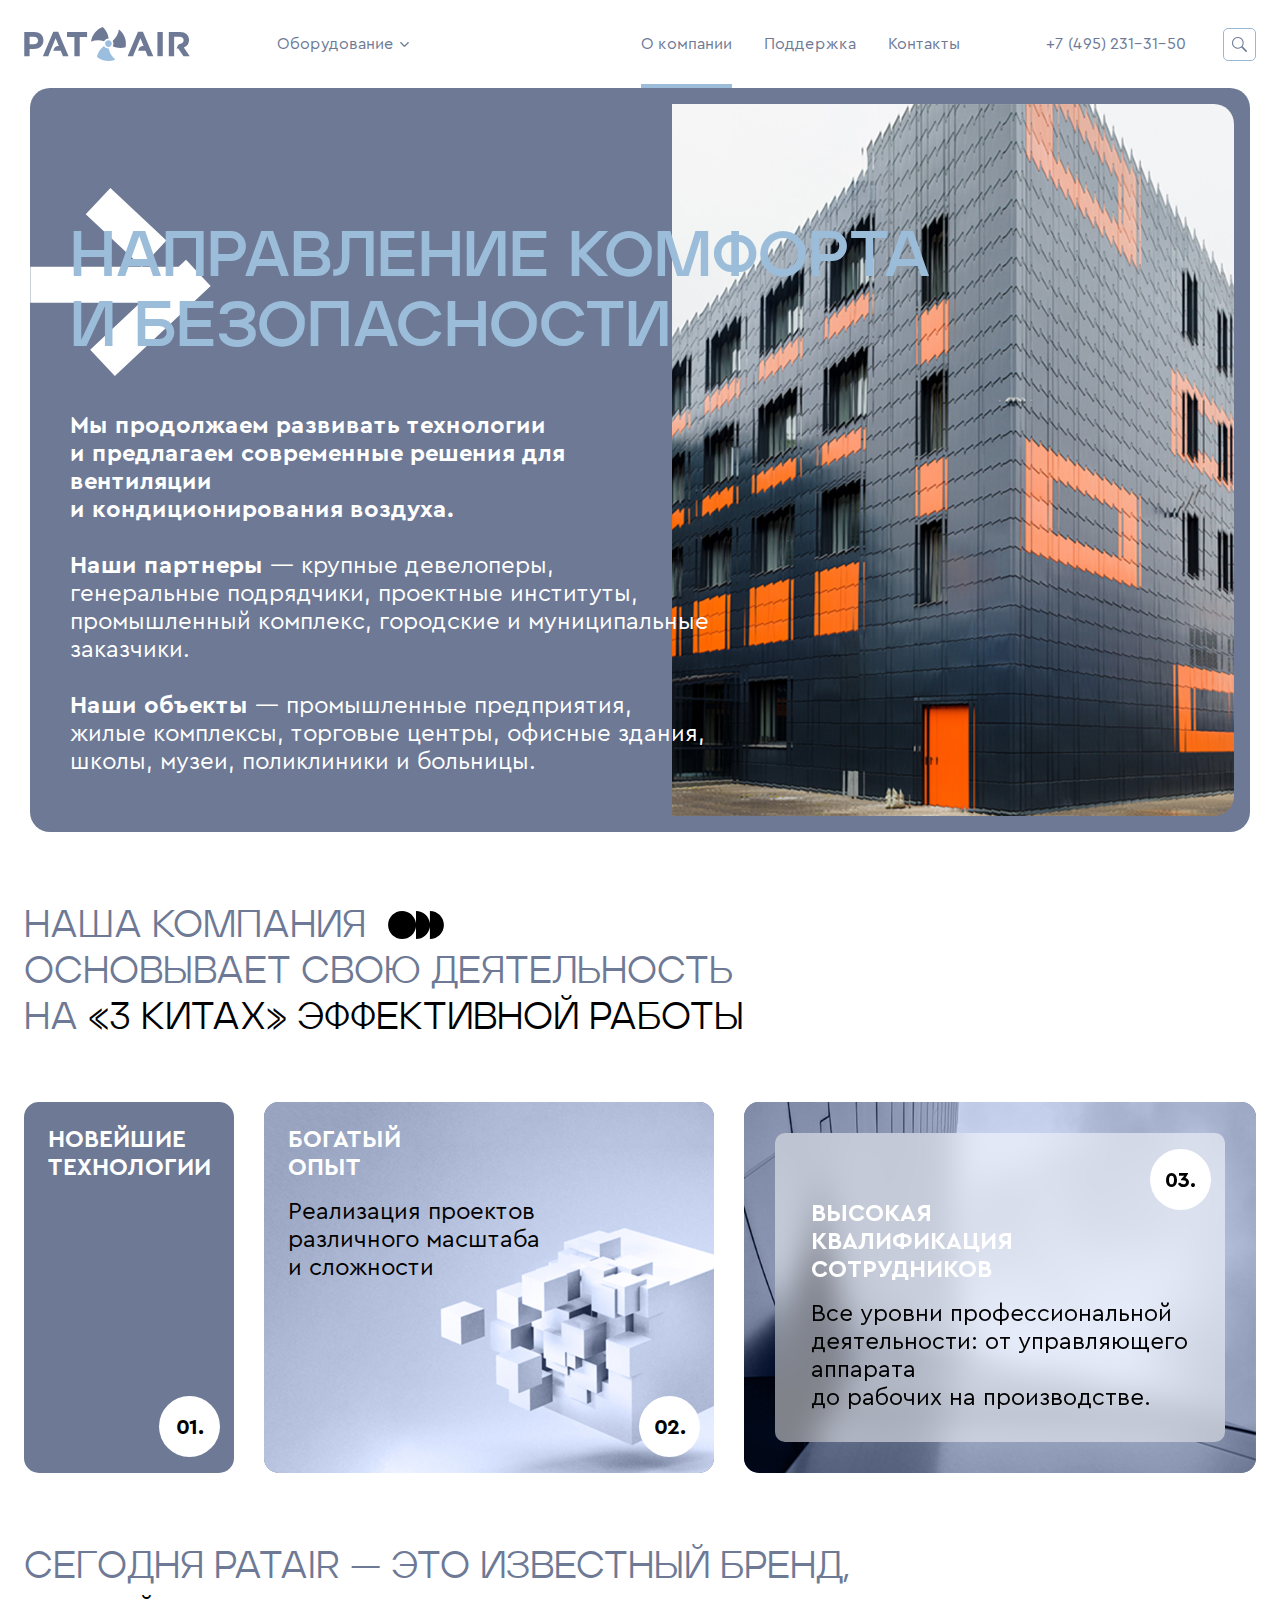
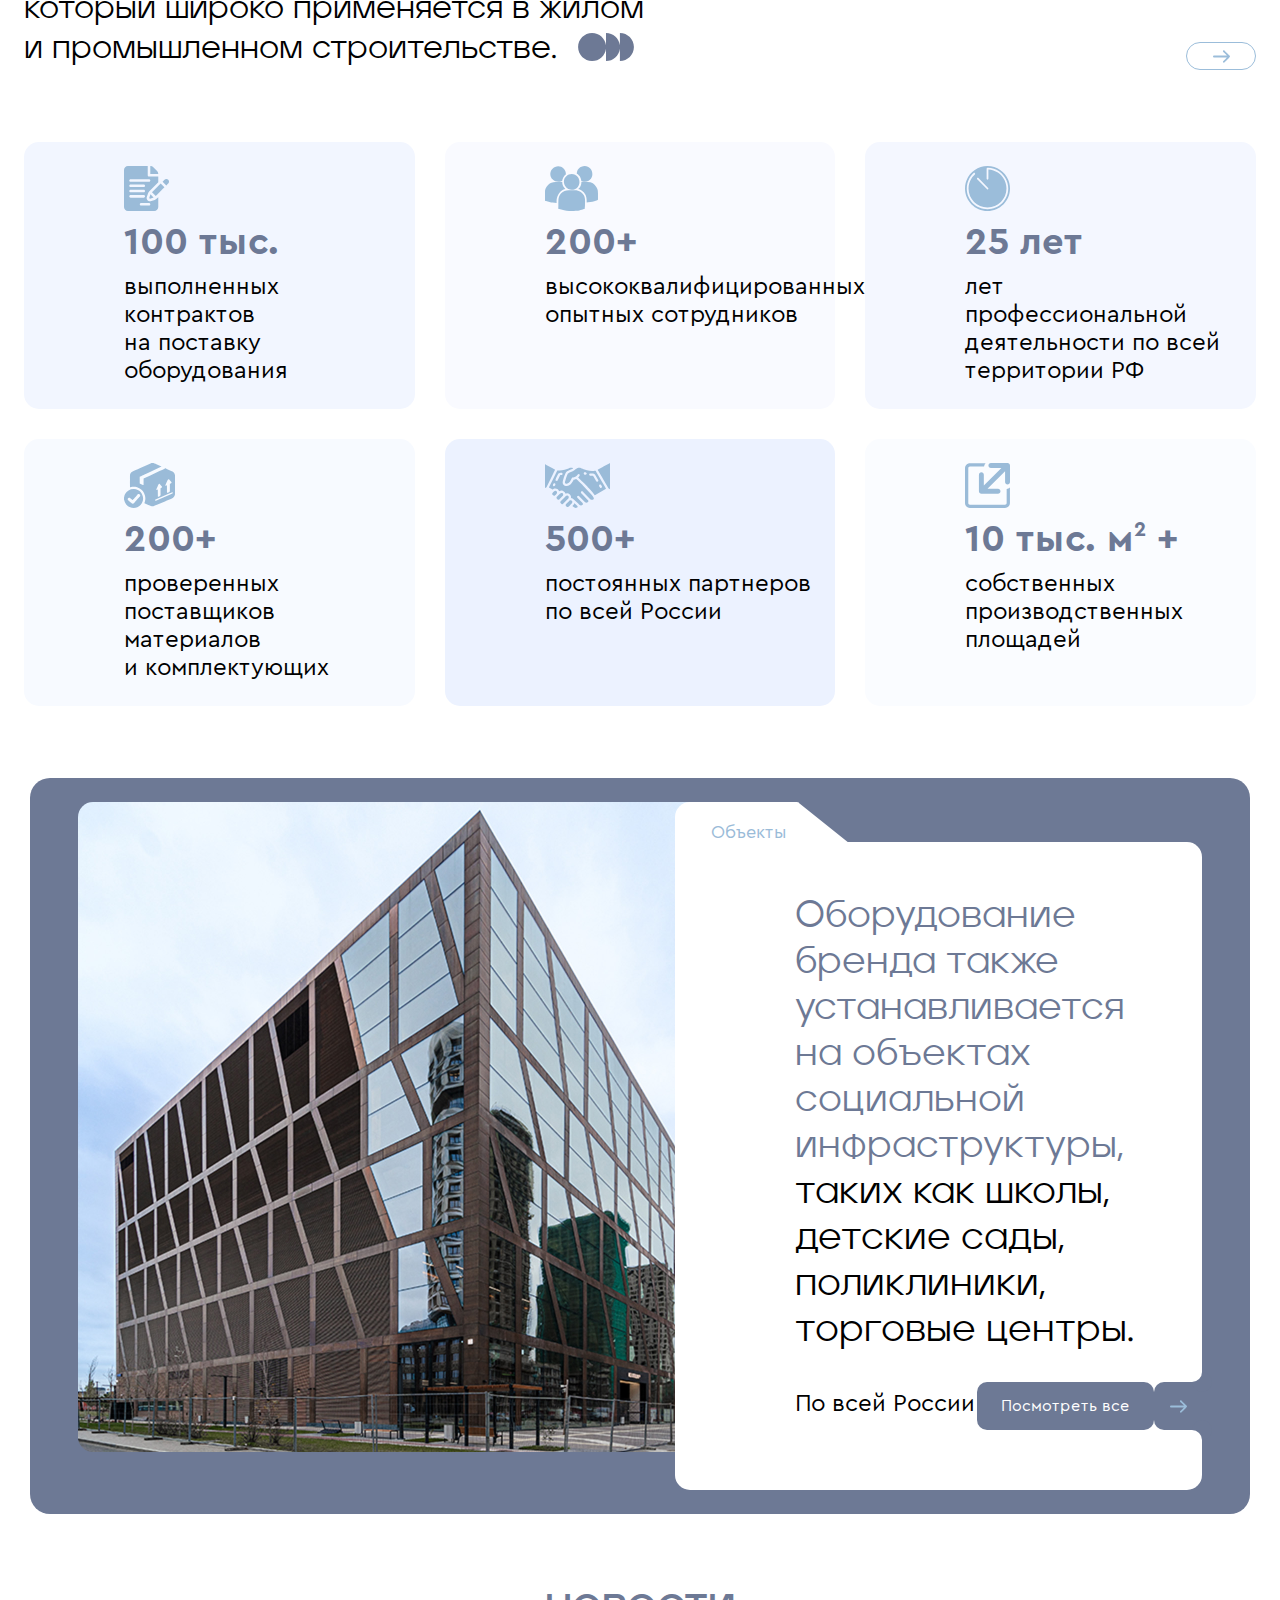
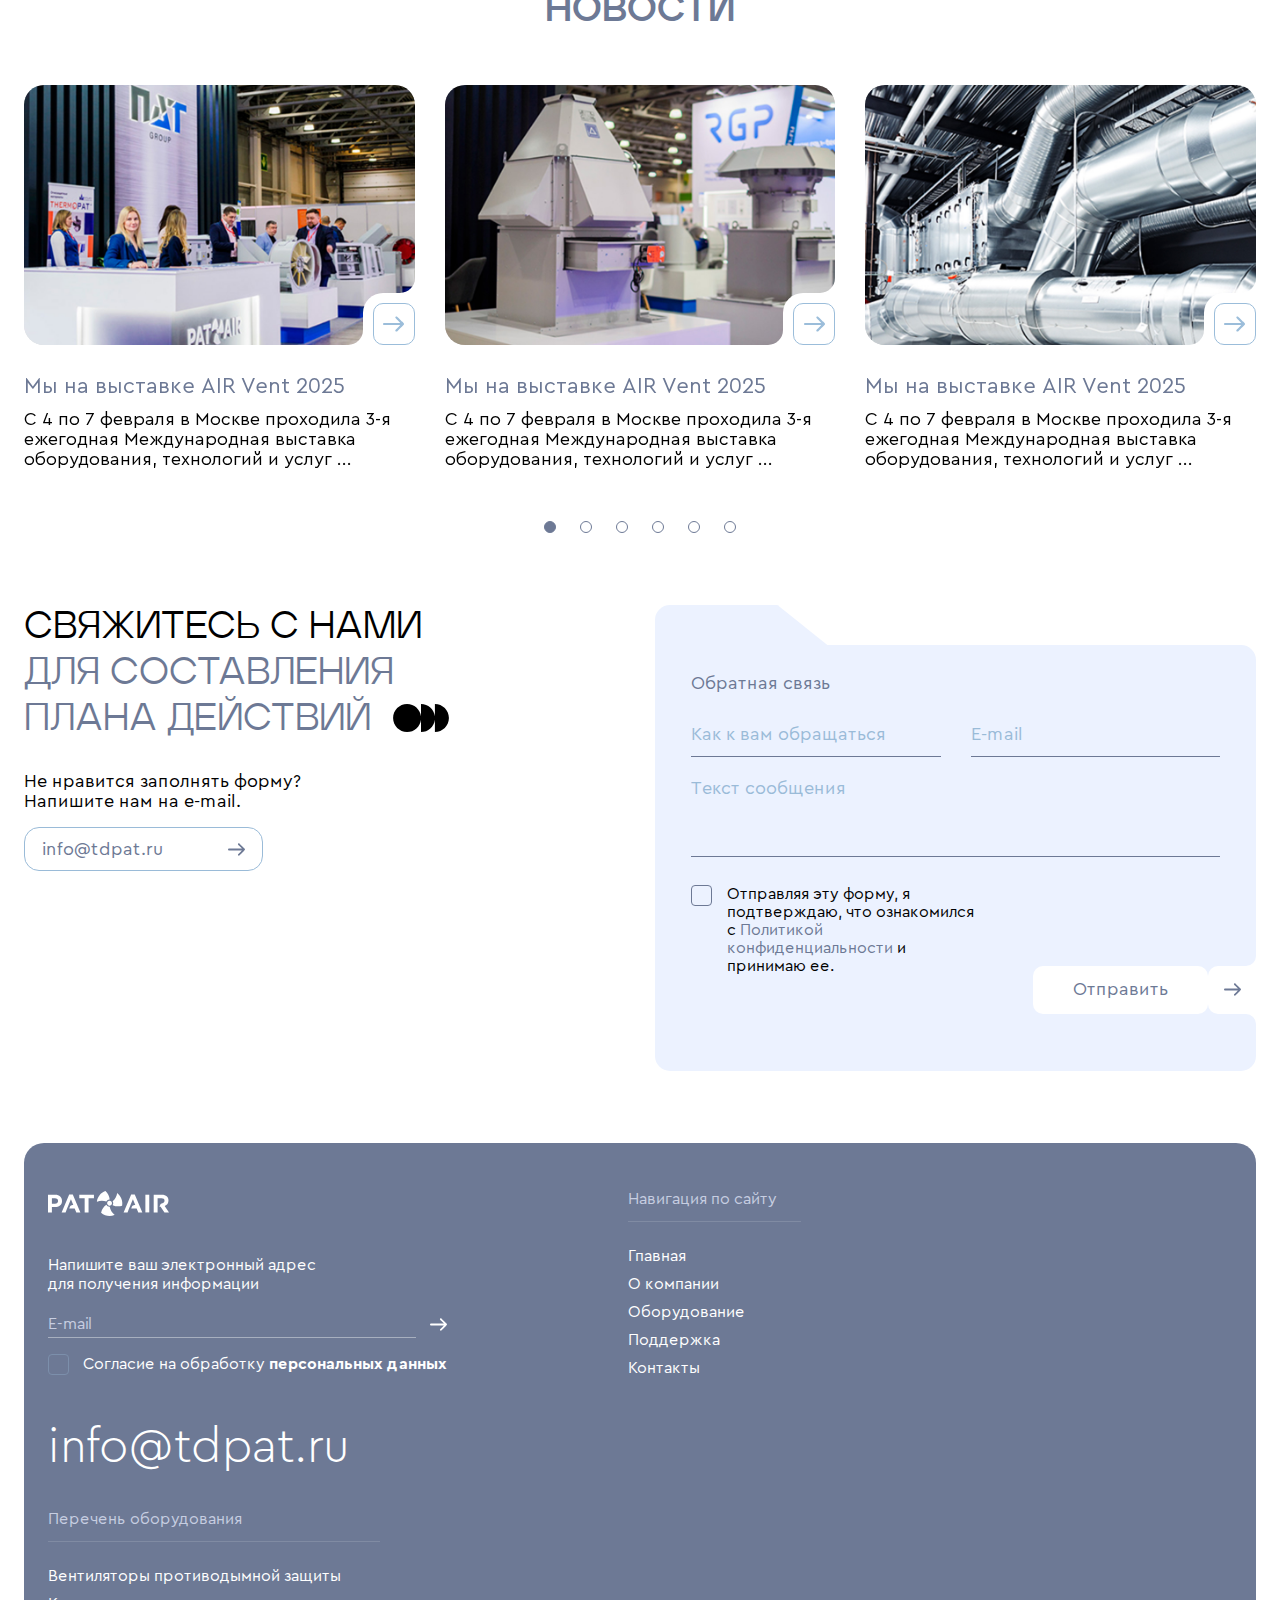
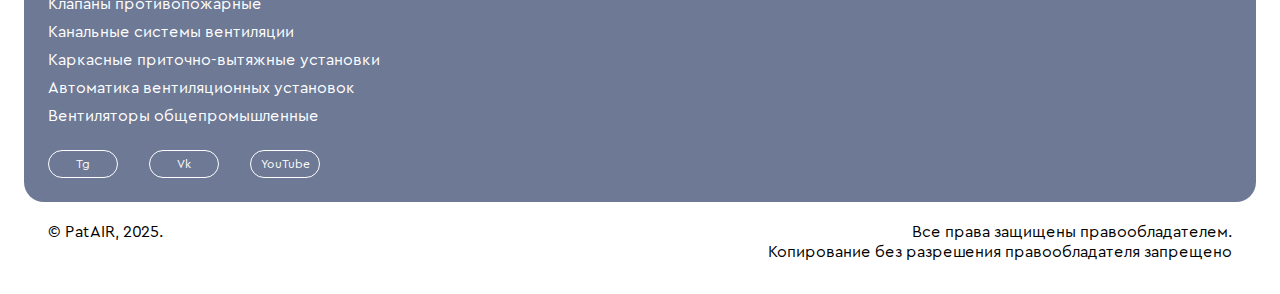
==== commit 3b9f3f6f: "Update" ====
--- a/about.html
+++ b/about.html
@@ -53,15 +53,31 @@
 									<div class="row">
 										<div><a href="/">
 											<div class="icon">
-												<img src="images/tmp/ic_sub_menu.png" alt="" loading="lazy">
-											</div>
-
-											<div>Вентиляторы<br> противодымной защиты</div>
+												<img src="images/tmp/equipment_thumb1.png" alt="" loading="lazy">
+											</div>
+
+											<div>Автоматика вентиляционных установок</div>
 										</a></div>
 
 										<div><a href="/">
 											<div class="icon">
-												<img src="images/tmp/ic_sub_menu.png" alt="" loading="lazy">
+												<img src="images/tmp/equipment_thumb2.png" alt="" loading="lazy">
+											</div>
+
+											<div>Вентиляторы общепромышленные</div>
+										</a></div>
+
+										<div><a href="/">
+											<div class="icon">
+												<img src="images/tmp/equipment_thumb3.png" alt="" loading="lazy">
+											</div>
+
+											<div>Клапаны противопожарные</div>
+										</a></div>
+
+										<div><a href="/">
+											<div class="icon">
+												<img src="images/tmp/equipment_thumb4.png" alt="" loading="lazy">
 											</div>
 
 											<div>Каркасные приточно-вытяжные установки</div>
@@ -69,34 +85,18 @@
 
 										<div><a href="/">
 											<div class="icon">
-												<img src="images/tmp/ic_sub_menu.png" alt="" loading="lazy">
-											</div>
-
-											<div>Автоматика вентиляционных установок</div>
+												<img src="images/tmp/equipment_thumb5.png" alt="" loading="lazy">
+											</div>
+
+											<div>Канальные системы вентиляции</div>
 										</a></div>
 
 										<div><a href="/">
 											<div class="icon">
-												<img src="images/tmp/ic_sub_menu.png" alt="" loading="lazy">
-											</div>
-
-											<div>Клапаны противопожарные</div>
-										</a></div>
-
-										<div><a href="/">
-											<div class="icon">
-												<img src="images/tmp/ic_sub_menu.png" alt="" loading="lazy">
-											</div>
-
-											<div>Канальные системы вентиляции</div>
-										</a></div>
-
-										<div><a href="/">
-											<div class="icon">
-												<img src="images/tmp/ic_sub_menu.png" alt="" loading="lazy">
-											</div>
-
-											<div>Вентиляторы общепромышленные</div>
+												<img src="images/tmp/equipment_thumb6.png" alt="" loading="lazy">
+											</div>
+
+											<div>Вентиляторы противодымной защиты</div>
 										</a></div>
 									</div>
 								</div>
@@ -136,7 +136,7 @@
 				</header>
 
 
-				<section class="about_head block">
+				<section class="page_head block">
 					<div class="data">
 						<svg class="big_arrow"><use xlink:href="images/sprite.svg#ic_big_arrow"></use></svg>
 
--- a/css/styles.css
+++ b/css/styles.css
@@ -342,6 +342,23 @@
 .modal_btn > *
 {
     pointer-events: none;
+}
+
+
+.clearfix
+{
+    clear: both;
+}
+
+
+.left
+{
+    float: left;
+}
+
+.right
+{
+    float: right;
 }
 
 
@@ -389,6 +406,36 @@
 
 
 
+/*----------------
+    Pagination
+----------------*/
+.pagination
+{
+    line-height: calc(100% + 4px);
+
+    display: flex;
+    align-content: center;
+    align-items: center;
+    flex-wrap: wrap;
+    justify-content: center;
+
+    margin-top: 60px;
+
+    color: #6d7995;
+
+    gap: 30px;
+}
+
+
+.pagination a
+{
+    text-decoration: none;
+
+    color: currentColor;
+}
+
+
+
 /*------------
     Header
 ------------*/
@@ -874,6 +921,190 @@
 header .search .close_btn:hover
 {
     color: #004fad;
+}
+
+
+
+/*---------------
+    Page head
+---------------*/
+.page_head
+{
+    padding-right: 30px;
+    padding-left: 30px;
+}
+
+
+.page_head .data
+{
+    position: relative;
+
+    padding: 16px;
+
+    color: #fff;
+    border-radius: 20px;
+    background: #6d7995;
+}
+
+
+.page_head .cont
+{
+    position: relative;
+    z-index: 3;
+
+    display: flex;
+    flex-direction: column;
+
+    min-height: 700px;
+    padding-top: 120px;
+    padding-bottom: 40px;
+}
+
+
+.page_head.small .cont
+{
+    align-content: center;
+    align-items: center;
+
+    min-height: 288px;
+    padding-top: 100px;
+    padding-bottom: 100px;
+}
+
+
+.page_head .img
+{
+    position: absolute;
+    z-index: 1;
+    top: 0;
+    right: 16px;
+    bottom: 0;
+
+    display: block;
+
+    width: calc(50% - 48px);
+    height: calc(100% - 32px);
+    margin: auto 0;
+
+    pointer-events: none;
+
+    border-radius: 0 20px 20px 0;
+
+    object-fit: cover;
+}
+
+
+.page_head .big_arrow
+{
+    position: absolute;
+    z-index: 1;
+    top: 100px;
+    left: 0;
+
+    display: block;
+
+    width: 181px;
+    height: 188px;
+
+    pointer-events: none;
+}
+
+
+.page_head.small .big_arrow
+{
+    top: 64px;
+}
+
+
+.page_head .title
+{
+    font-family: var(--font_family2);
+    font-size: var(--font_size_title_big);
+    font-weight: 700;
+    line-height: calc(100% + 6px);
+
+    width: 100%;
+    margin-bottom: 48px;
+
+    text-transform: uppercase;
+
+    color: #9bbdda;
+}
+
+
+.page_head .title.big_m
+{
+    margin-bottom: 80px;
+}
+
+
+.page_head.small .title
+{
+    margin-bottom: 0;
+}
+
+
+.page_head .desc
+{
+    font-size: 24px;
+    line-height: calc(100% + 4px);
+
+    display: flex;
+    flex-direction: column;
+
+    width: 640px;
+    max-width: 100%;
+
+    gap: 28px;
+}
+
+.page_head .desc.big_w
+{
+    width: 680px;
+}
+
+
+.page_head .date
+{
+    font-size: 24px;
+    font-weight: 700;
+    line-height: calc(100% + 4px);
+
+    display: flex;
+    align-content: center;
+    align-items: center;
+    flex-wrap: wrap;
+    justify-content: flex-start;
+
+    width: 100%;
+    margin-top: auto;
+
+    color: #9bbdda;
+
+    gap: 16px;
+}
+
+
+.page_head .date a
+{
+    text-decoration: none;
+
+    color: currentColor;
+}
+
+
+.page_head .date a .icon
+{
+    display: block;
+
+    width: 17px;
+    height: 13px;
+}
+
+
+.page_head .date a.prev_link .icon
+{
+    transform: rotate(180deg);
 }
 
 
@@ -1351,6 +1582,269 @@
 
 
 
+/*----------------
+    Typography
+----------------*/
+.text_block
+{
+    font-size: 24px;
+    line-height: calc(100% + 4px);
+}
+
+
+.text_block > *
+{
+    margin-bottom: 28px;
+}
+
+
+.text_block > *.clearfix
+{
+    margin-bottom: 0;
+}
+
+
+.text_block > :last-child
+{
+    margin-bottom: 0 !important;
+}
+
+.text_block > :first-child
+{
+    margin-top: 0 !important;
+}
+
+
+.text_block span,
+.text_block a
+{
+    text-decoration: none;
+
+    color: #6d7995;
+}
+
+
+.text_block .slider.left
+{
+    width: calc(50% - 20px);
+    margin-right: 40px;
+}
+
+.text_block .slider.right
+{
+    width: calc(50% - 20px);
+    margin-left: 40px;
+}
+
+
+.text_block .slider .swiper
+{
+    border-radius: 15px 15px 9px 15px;
+}
+
+
+.text_block .slider .swiper-horizontal > .swiper-pagination-bullets,
+.text_block .slider .swiper-pagination-bullets.swiper-pagination-horizontal,
+.text_block .slider .swiper-pagination-custom,
+.text_block .slider .swiper-pagination-fraction
+{
+    bottom: 36px;
+}
+
+
+.text_block .slider .swiper-pagination-bullet
+{
+    border-color: #fff;
+}
+
+
+.text_block .slider .swiper-pagination-bullet:hover,
+.text_block .slider .swiper-pagination-bullet.active
+{
+    background: #fff;
+}
+
+
+.text_block .slider .image
+{
+    position: relative;
+
+    display: block;
+
+    padding-bottom: 61.151%;
+
+    text-decoration: none;
+
+    color: currentColor;
+    background: #ddd;
+}
+
+
+.text_block .slider .image img
+{
+    position: absolute;
+    z-index: 1;
+    top: 0;
+    left: 0;
+
+    display: block;
+
+    width: 100%;
+    height: 100%;
+
+    object-fit: cover;
+}
+
+
+.text_block .slider .controls
+{
+    position: absolute;
+    z-index: 3;
+    right: 0;
+    bottom: 0;
+
+    display: flex;
+    align-content: flex-end;
+    align-items: flex-end;
+    flex-wrap: wrap;
+    justify-content: flex-end;
+
+    width: 52px;
+    height: 52px;
+
+    border-radius: 20px 0 0 0;
+    background: #fff;
+}
+
+
+.text_block .slider .controls:before
+{
+    position: absolute;
+    z-index: 1;
+    right: 0;
+    bottom: 100%;
+
+    display: block;
+
+    width: 30px;
+    height: 30px;
+
+    content: '';
+    pointer-events: none;
+
+    border-radius: 50%;
+    background: none;
+    box-shadow: 15px 15px 0 0 #fff;
+}
+
+
+.text_block .slider .controls:after
+{
+    position: absolute;
+    z-index: 1;
+    right: 100%;
+    bottom: 0;
+
+    display: block;
+
+    width: 30px;
+    height: 30px;
+
+    content: '';
+    pointer-events: none;
+
+    border-radius: 50%;
+    background: none;
+    box-shadow: 15px 15px 0 0 #fff;
+}
+
+
+.text_block .slider .controls .swiper-button-prev,
+.text_block .slider .controls .swiper-button-next
+{
+    position: relative;
+    z-index: 2;
+
+    display: flex;
+    align-content: center;
+    align-items: center;
+    flex-wrap: wrap;
+    justify-content: center;
+
+    width: 42px;
+    height: 42px;
+
+    color: #9bbdda;
+    border: 1px solid;
+    border-radius: 10px;
+
+    inset: 0;
+}
+
+
+.text_block .slider .controls .swiper-button-prev
+{
+    display: none;
+}
+
+
+.text_block .slider .controls .swiper-button-prev svg,
+.text_block .slider .controls .swiper-button-next svg
+{
+    display: block;
+
+    width: 21px;
+    height: 16px;
+}
+
+
+.text_block .slider .controls .swiper-button-next svg
+{
+    transform: rotate(0deg);
+}
+
+
+.text_block ul
+{
+    display: flex;
+    flex-direction: column;
+
+    gap: 10px;
+}
+
+
+.text_block ul li
+{
+    position: relative;
+
+    display: block;
+    overflow: hidden;
+
+    padding-left: 32px;
+
+    list-style-type: none;
+}
+
+
+.text_block ul li:before
+{
+    position: absolute;
+    top: 13px;
+    left: 0;
+
+    display: block;
+
+    width: 4px;
+    height: 4px;
+
+    content: '';
+
+    border-radius: 50%;
+    background: currentColor;
+}
+
+
+
 /*-------------------
     First section
 -------------------*/
@@ -1692,14 +2186,314 @@
 {
     position: relative;
 
-    padding-bottom: 66.592%;
+    display: flex;
+    align-content: center;
+    align-items: center;
+    flex-wrap: wrap;
+    justify-content: center;
+
+    height: 300px;
 
     border-radius: 20px;
-    background: #ddd;
+}
+
+
+.equipment .item .thumb.bg1
+{
+    background: #f1f5ff;
+}
+
+.equipment .item .thumb.bg2
+{
+    background: #f9faff;
 }
 
 
 .equipment .item .thumb img
+{
+    display: block;
+
+    max-width: 100%;
+    max-height: 100%;
+}
+
+
+.equipment .item .arrow
+{
+    position: absolute;
+    z-index: 3;
+    right: 0;
+    bottom: 0;
+
+    display: flex;
+    align-content: flex-end;
+    align-items: flex-end;
+    flex-wrap: wrap;
+    justify-content: flex-end;
+
+    width: 52px;
+    height: 52px;
+
+    border-radius: 20px 0 0 0;
+    background: #fff;
+}
+
+
+.equipment .item .arrow:before
+{
+    position: absolute;
+    z-index: 1;
+    right: 0;
+    bottom: 100%;
+
+    display: block;
+
+    width: 30px;
+    height: 30px;
+
+    content: '';
+    pointer-events: none;
+
+    border-radius: 50%;
+    background: none;
+    box-shadow: 15px 15px 0 0 #fff;
+}
+
+
+.equipment .item .arrow:after
+{
+    position: absolute;
+    z-index: 1;
+    right: 100%;
+    bottom: 0;
+
+    display: block;
+
+    width: 30px;
+    height: 30px;
+
+    content: '';
+    pointer-events: none;
+
+    border-radius: 50%;
+    background: none;
+    box-shadow: 15px 15px 0 0 #fff;
+}
+
+
+.equipment .item .arrow .icon
+{
+    position: relative;
+    z-index: 2;
+
+    display: flex;
+    align-content: center;
+    align-items: center;
+    flex-wrap: wrap;
+    justify-content: center;
+
+    width: 42px;
+    height: 42px;
+
+    color: #9bbdda;
+    border: 1px solid;
+    border-radius: 10px;
+}
+
+
+.equipment .item .arrow .icon svg
+{
+    display: block;
+
+    width: 21px;
+    height: 16px;
+}
+
+
+
+.equipment .buttons
+{
+    display: flex;
+    align-content: center;
+    align-items: center;
+    flex-wrap: wrap;
+    justify-content: center;
+
+    margin-top: 52px;
+    margin-bottom: -30px;
+    margin-left: -30px;
+}
+
+
+.equipment .buttons > *
+{
+    width: calc(33.333% - 30px);
+    margin-bottom: 30px;
+    margin-left: 30px;
+}
+
+
+.equipment .buttons .btn
+{
+    font-size: 18px;
+    line-height: 20px;
+
+    display: flex;
+    align-content: center;
+    align-items: center;
+    flex-wrap: wrap;
+    justify-content: center;
+
+    min-height: 53px;
+    padding: 11px;
+
+    transition: .2s linear;
+    text-align: center;
+    text-decoration: none;
+
+    color: #9bbdda;
+    border: 1px solid #9bbdda;
+    border-radius: 15px;
+}
+
+
+.equipment .buttons .btn:hover
+{
+    color: #fff;
+    background: #9bbdda;
+}
+
+
+
+/*------------------
+    Three whales
+------------------*/
+.three_whales .row
+{
+    align-content: stretch;
+    align-items: stretch;
+
+    margin-bottom: -30px;
+    margin-left: -30px;
+}
+
+
+.three_whales .row > *
+{
+    width: 210px;
+    max-width: 100%;
+    margin-bottom: 30px;
+    margin-left: 30px;
+}
+
+
+.three_whales .item
+{
+    font-size: 24px;
+    line-height: calc(100% + 4px);
+
+    position: relative;
+
+    display: flex;
+    flex-direction: column;
+
+    height: 371px;
+    padding: 24px;
+
+    color: #fff;
+    border-radius: 15px;
+    background: #6d7995;
+}
+
+.three_whales .item.middle
+{
+    width: 450px;
+}
+
+.three_whales .item.big
+{
+    width: calc(100% - 750px);
+    padding: 31px;
+}
+
+
+.three_whales .item > *
+{
+    position: relative;
+    z-index: 3;
+}
+
+
+.three_whales .item .data
+{
+    position: relative;
+
+    display: flex;
+    align-content: flex-end;
+    align-items: flex-end;
+    flex: 1 0 auto;
+    flex-wrap: wrap;
+    justify-content: flex-start;
+
+    padding: 30px 36px;
+
+    border-radius: 10px;
+    background-color: rgba(255, 255, 255,.5);
+
+            backdrop-filter: blur(15px);
+    -webkit-backdrop-filter: blur(15px);
+}
+
+
+.three_whales .item .name
+{
+    font-weight: 700;
+
+    text-transform: uppercase;
+}
+
+
+.three_whales .item .desc
+{
+    margin-top: 16px;
+
+    color: #000;
+}
+
+
+.three_whales .item .number
+{
+    font-size: 22px;
+    font-weight: 700;
+    line-height: calc(100% + 6px);
+
+    position: absolute;
+    right: 14px;
+    bottom: 16px;
+
+    display: flex;
+    align-content: center;
+    align-items: center;
+    flex-wrap: wrap;
+    justify-content: center;
+
+    width: 61px;
+    height: 61px;
+
+    color: #000;
+    border-radius: 50%;
+    background: #fff;
+}
+
+
+.three_whales .item .data .number
+{
+    top: 16px;
+    bottom: auto;
+}
+
+
+.three_whales .item .bg
 {
     position: absolute;
     z-index: 1;
@@ -1711,13 +2505,463 @@
     width: 100%;
     height: 100%;
 
+    pointer-events: none;
+
     border-radius: inherit;
+}
+
+
+
+/*-----------------
+    About stats
+-----------------*/
+.about_stats .row
+{
+    align-content: stretch;
+    align-items: stretch;
+
+    margin-bottom: -30px;
+    margin-left: -30px;
+    padding-top: 12px;
+}
+
+
+.about_stats .row > *
+{
+    width: calc(33.333% - 30px);
+    margin-bottom: 30px;
+    margin-left: 30px;
+}
+
+
+.about_stats .item
+{
+    display: flex;
+    flex-direction: column;
+
+    padding: 24px 24px 24px 100px;
+
+    border-radius: 15px;
+}
+
+
+.about_stats .item:nth-child(6n+1)
+{
+    background: #f2f6ff;
+}
+
+.about_stats .item:nth-child(6n+2)
+{
+    background: #f9faff;
+}
+
+.about_stats .item:nth-child(6n+3)
+{
+    background: #f4f7ff;
+}
+
+.about_stats .item:nth-child(6n+4)
+{
+    background: #f7faff;
+}
+
+.about_stats .item:nth-child(6n+5)
+{
+    background: #ecf2ff;
+}
+
+.about_stats .item:nth-child(6n+6)
+{
+    background: #fafcff;
+}
+
+
+.about_stats .item .icon
+{
+    display: flex;
+    align-content: center;
+    align-items: center;
+    flex-wrap: wrap;
+    justify-content: flex-start;
+
+    height: 45px;
+    margin-bottom: 8px;
+}
+
+
+.about_stats .item .icon img
+{
+    display: block;
+
+    max-width: 100%;
+    max-height: 100%;
+}
+
+
+.about_stats .item .val
+{
+    font-size: var(--font_size_title);
+    font-weight: 800;
+    line-height: calc(100% + 8px);
+
+    color: #6d7995;
+}
+
+
+.about_stats .item .val sup
+{
+    font-size: calc(var(--font_size_title) * .55);
+    line-height: calc(100% + 8px);
+
+    display: inline-block;
+
+    vertical-align: top;
+}
+
+
+.about_stats .item .desc
+{
+    font-size: 24px;
+    line-height: calc(100% + 4px);
+
+    margin-top: 8px;
+}
+
+
+
+/*-------------------
+    About objects
+-------------------*/
+.about_objects
+{
+    padding-right: 30px;
+    padding-left: 30px;
+}
+
+
+.about_objects .data
+{
+    position: relative;
+
+    padding: 24px;
+
+    color: #fff;
+    border-radius: 20px;
+    background: #6d7995;
+}
+
+
+.about_objects .cont
+{
+    justify-content: space-between;
+}
+
+
+.about_objects .image
+{
+    position: relative;
+    z-index: 1;
+
+    width: 690px;
+    max-width: 100%;
+
+    border-radius: 15px;
+}
+
+
+.about_objects .image img
+{
+    display: block;
+
+    width: 100%;
+    height: 100%;
+
+    border-radius: inherit;
 
     object-fit: cover;
 }
 
 
-.equipment .item .arrow
+.about_objects .info
+{
+    position: relative;
+    z-index: 3;
+
+    align-self: center;
+
+    width: calc(100% - 597px);
+    margin-top: 40px;
+    margin-left: -93px;
+    padding: 52px 68px 72px 120px;
+
+    color: #000;
+    border-radius: 0 15px 15px 15px;
+    background: #fff;
+}
+
+
+.about_objects .info .title
+{
+    font-size: 18px;
+    line-height: calc(100% + 2px);
+
+    position: absolute;
+    bottom: 100%;
+    left: 0;
+
+    display: flex;
+    align-content: flex-end;
+    align-items: flex-end;
+    flex-wrap: wrap;
+    justify-content: flex-start;
+
+    height: 40px;
+    padding-right: 12px;
+    padding-left: 36px;
+
+    color: #9abbd8;
+    border-radius: 15px 2px 0 0;
+    background: #fff;
+}
+
+
+.about_objects .info .title:after
+{
+    position: absolute;
+    top: 0;
+    left: calc(100% - 1px);
+
+    display: block;
+
+    width: 50px;
+    height: 100%;
+
+    content: '';
+
+    background: #fff;
+
+    clip-path: polygon(0 0, 0% 100%, 100% 100%);
+}
+
+
+.about_objects .info .sub_title
+{
+    font-family: var(--font_family2);
+    font-size: var(--font_size_title);
+    line-height: calc(100% + 8px);
+}
+
+
+.about_objects .info .sub_title span
+{
+    color: #6d7995;
+}
+
+
+.about_objects .info .desc
+{
+    font-size: 24px;
+    line-height: calc(100% + 4px);
+
+    margin-top: 36px;
+}
+
+
+.about_objects .info .link
+{
+    position: absolute;
+    right: 0;
+    bottom: 60px;
+}
+
+
+.about_objects .info .link a
+{
+    display: flex;
+    align-content: center;
+    align-items: center;
+    flex-wrap: wrap;
+    justify-content: flex-start;
+
+    text-decoration: none;
+
+    color: #fff;
+}
+
+
+.about_objects .info .link span
+{
+    display: flex;
+    align-content: center;
+    align-items: center;
+    flex-wrap: wrap;
+    justify-content: flex-start;
+
+    height: 48px;
+    padding: 0 24px;
+
+    border-radius: 10px;
+    background: #6d7995;
+}
+
+
+.about_objects .info .link .arrow
+{
+    position: relative;
+
+    display: flex;
+    align-content: center;
+    align-items: center;
+    flex-wrap: wrap;
+    justify-content: center;
+
+    width: 48px;
+    height: 48px;
+
+    color: #9bbdda;
+    border-radius: 10px 0 0 10px;
+    background: #6d7995;
+}
+
+
+.about_objects .info .link .arrow:before,
+.about_objects .info .link .arrow:after
+{
+    position: absolute;
+    right: 0;
+    bottom: 100%;
+
+    display: block;
+
+    width: 20px;
+    height: 20px;
+
+    content: '';
+    pointer-events: none;
+
+    border-radius: 50%;
+    box-shadow: 10px 10px 0 0 #6d7995;
+}
+
+
+.about_objects .info .link .arrow:after
+{
+    top: 100%;
+    bottom: auto;
+
+    box-shadow: 10px -10px 0 0 #6d7995;
+}
+
+
+.about_objects .info .link .arrow svg
+{
+    display: block;
+
+    width: 17px;
+    height: 13px;
+}
+
+
+
+/*--------------
+    Articles
+--------------*/
+.articles .row
+{
+    align-content: stretch;
+    align-items: stretch;
+
+    margin-bottom: -64px;
+    margin-left: -32px;
+
+    --count: 3;
+}
+
+
+.articles .row > *
+{
+    width: calc(33.333% - 32px);
+    margin-bottom: 64px;
+    margin-left: 32px;
+}
+
+
+.articles .swiper
+{
+    overflow: visible !important;
+
+    padding-bottom: 64px;
+}
+
+
+.articles .swiper-slide
+{
+    position: relative;
+
+    visibility: hidden;
+
+    transition: opacity .2s linear, visibility .2s linear;
+    pointer-events: none;
+
+    opacity: 0;
+}
+
+
+.articles .swiper-slide.visible
+{
+    visibility: visible;
+
+    pointer-events: auto;
+
+    opacity: 1;
+}
+
+
+.articles .article
+{
+    font-size: 18px;
+    line-height: 20px;
+
+    display: flex;
+    flex-direction: column;
+
+    text-decoration: none;
+
+    color: currentColor;
+}
+
+
+.articles .article .thumb
+{
+    position: relative;
+
+    margin-bottom: 30px;
+    padding-bottom: 66.592%;
+
+    border-radius: 20px;
+    background: #ddd;
+}
+
+
+.articles .article .thumb img
+{
+    position: absolute;
+    z-index: 1;
+    top: 0;
+    left: 0;
+
+    display: block;
+
+    width: 100%;
+    height: 100%;
+
+    border-radius: inherit;
+
+    object-fit: cover;
+}
+
+
+.articles .article .arrow
 {
     position: absolute;
     z-index: 3;
@@ -1738,7 +2982,7 @@
 }
 
 
-.equipment .item .arrow:before
+.articles .article .arrow:before
 {
     position: absolute;
     z-index: 1;
@@ -1759,7 +3003,7 @@
 }
 
 
-.equipment .item .arrow:after
+.articles .article .arrow:after
 {
     position: absolute;
     z-index: 1;
@@ -1780,838 +3024,6 @@
 }
 
 
-.equipment .item .arrow .icon
-{
-    position: relative;
-    z-index: 2;
-
-    display: flex;
-    align-content: center;
-    align-items: center;
-    flex-wrap: wrap;
-    justify-content: center;
-
-    width: 42px;
-    height: 42px;
-
-    color: #9bbdda;
-    border: 1px solid;
-    border-radius: 10px;
-}
-
-
-.equipment .item .arrow .icon svg
-{
-    display: block;
-
-    width: 21px;
-    height: 16px;
-}
-
-
-
-.equipment .buttons
-{
-    display: flex;
-    align-content: center;
-    align-items: center;
-    flex-wrap: wrap;
-    justify-content: center;
-
-    margin-top: 52px;
-    margin-bottom: -30px;
-    margin-left: -30px;
-}
-
-
-.equipment .buttons > *
-{
-    width: calc(33.333% - 30px);
-    margin-bottom: 30px;
-    margin-left: 30px;
-}
-
-
-.equipment .buttons .btn
-{
-    font-size: 18px;
-    line-height: 20px;
-
-    display: flex;
-    align-content: center;
-    align-items: center;
-    flex-wrap: wrap;
-    justify-content: center;
-
-    min-height: 53px;
-    padding: 11px;
-
-    transition: .2s linear;
-    text-align: center;
-    text-decoration: none;
-
-    color: #9bbdda;
-    border: 1px solid #9bbdda;
-    border-radius: 15px;
-}
-
-
-.equipment .buttons .btn:hover
-{
-    color: #fff;
-    background: #9bbdda;
-}
-
-
-
-/*----------------
-    About head
-----------------*/
-.about_head
-{
-    padding-right: 30px;
-    padding-left: 30px;
-}
-
-
-.about_head .data
-{
-    position: relative;
-
-    padding: 16px;
-
-    color: #fff;
-    border-radius: 20px;
-    background: #6d7995;
-}
-
-
-.about_head .cont
-{
-    position: relative;
-    z-index: 3;
-
-    display: flex;
-    align-content: flex-start;
-    align-items: flex-start;
-    flex-wrap: wrap;
-    justify-content: flex-start;
-
-    min-height: 700px;
-    padding-top: 120px;
-    padding-bottom: 80px;
-}
-
-
-.about_head .img
-{
-    position: absolute;
-    z-index: 1;
-    top: 0;
-    right: 16px;
-    bottom: 0;
-
-    display: block;
-
-    width: calc(50% - 48px);
-    height: calc(100% - 32px);
-    margin: auto 0;
-
-    pointer-events: none;
-
-    border-radius: 0 20px 20px 0;
-
-    object-fit: cover;
-}
-
-
-.about_head .big_arrow
-{
-    position: absolute;
-    z-index: 1;
-    top: 100px;
-    left: 0;
-
-    display: block;
-
-    width: 181px;
-    height: 188px;
-
-    pointer-events: none;
-}
-
-
-.about_head .title
-{
-    font-family: var(--font_family2);
-    font-size: var(--font_size_title_big);
-    font-weight: 700;
-    line-height: calc(100% + 6px);
-
-    width: 100%;
-    margin-bottom: 48px;
-
-    text-transform: uppercase;
-
-    color: #9bbdda;
-}
-
-
-.about_head .desc
-{
-    font-size: 24px;
-    line-height: calc(100% + 4px);
-
-    display: flex;
-    flex-direction: column;
-
-    width: 640px;
-    max-width: 100%;
-
-    gap: 28px;
-}
-
-
-
-/*------------------
-    Three whales
-------------------*/
-.three_whales .row
-{
-    align-content: stretch;
-    align-items: stretch;
-
-    margin-bottom: -30px;
-    margin-left: -30px;
-}
-
-
-.three_whales .row > *
-{
-    width: 210px;
-    max-width: 100%;
-    margin-bottom: 30px;
-    margin-left: 30px;
-}
-
-
-.three_whales .item
-{
-    font-size: 24px;
-    line-height: calc(100% + 4px);
-
-    position: relative;
-
-    display: flex;
-    flex-direction: column;
-
-    height: 371px;
-    padding: 24px;
-
-    color: #fff;
-    border-radius: 15px;
-    background: #6d7995;
-}
-
-.three_whales .item.middle
-{
-    width: 450px;
-}
-
-.three_whales .item.big
-{
-    width: calc(100% - 750px);
-    padding: 31px;
-}
-
-
-.three_whales .item > *
-{
-    position: relative;
-    z-index: 3;
-}
-
-
-.three_whales .item .data
-{
-    position: relative;
-
-    display: flex;
-    align-content: flex-end;
-    align-items: flex-end;
-    flex: 1 0 auto;
-    flex-wrap: wrap;
-    justify-content: flex-start;
-
-    padding: 30px 36px;
-
-    border-radius: 10px;
-    background-color: rgba(255, 255, 255,.5);
-
-            backdrop-filter: blur(15px);
-    -webkit-backdrop-filter: blur(15px);
-}
-
-
-.three_whales .item .name
-{
-    font-weight: 700;
-
-    text-transform: uppercase;
-}
-
-
-.three_whales .item .desc
-{
-    margin-top: 16px;
-
-    color: #000;
-}
-
-
-.three_whales .item .number
-{
-    font-size: 22px;
-    font-weight: 700;
-    line-height: calc(100% + 6px);
-
-    position: absolute;
-    right: 14px;
-    bottom: 16px;
-
-    display: flex;
-    align-content: center;
-    align-items: center;
-    flex-wrap: wrap;
-    justify-content: center;
-
-    width: 61px;
-    height: 61px;
-
-    color: #000;
-    border-radius: 50%;
-    background: #fff;
-}
-
-
-.three_whales .item .data .number
-{
-    top: 16px;
-    bottom: auto;
-}
-
-
-.three_whales .item .bg
-{
-    position: absolute;
-    z-index: 1;
-    top: 0;
-    left: 0;
-
-    display: block;
-
-    width: 100%;
-    height: 100%;
-
-    pointer-events: none;
-
-    border-radius: inherit;
-}
-
-
-
-/*-----------------
-    About stats
------------------*/
-.about_stats .row
-{
-    align-content: stretch;
-    align-items: stretch;
-
-    margin-bottom: -30px;
-    margin-left: -30px;
-    padding-top: 12px;
-}
-
-
-.about_stats .row > *
-{
-    width: calc(33.333% - 30px);
-    margin-bottom: 30px;
-    margin-left: 30px;
-}
-
-
-.about_stats .item
-{
-    display: flex;
-    flex-direction: column;
-
-    padding: 24px 24px 24px 100px;
-
-    border-radius: 15px;
-}
-
-
-.about_stats .item:nth-child(6n+1)
-{
-    background: #f2f6ff;
-}
-
-.about_stats .item:nth-child(6n+2)
-{
-    background: #f9faff;
-}
-
-.about_stats .item:nth-child(6n+3)
-{
-    background: #f4f7ff;
-}
-
-.about_stats .item:nth-child(6n+4)
-{
-    background: #f7faff;
-}
-
-.about_stats .item:nth-child(6n+5)
-{
-    background: #ecf2ff;
-}
-
-.about_stats .item:nth-child(6n+6)
-{
-    background: #fafcff;
-}
-
-
-.about_stats .item .icon
-{
-    display: flex;
-    align-content: center;
-    align-items: center;
-    flex-wrap: wrap;
-    justify-content: flex-start;
-
-    height: 45px;
-    margin-bottom: 8px;
-}
-
-
-.about_stats .item .icon img
-{
-    display: block;
-
-    max-width: 100%;
-    max-height: 100%;
-}
-
-
-.about_stats .item .val
-{
-    font-size: var(--font_size_title);
-    font-weight: 800;
-    line-height: calc(100% + 8px);
-
-    color: #6d7995;
-}
-
-
-.about_stats .item .val sup
-{
-    font-size: calc(var(--font_size_title) * .55);
-    line-height: calc(100% + 8px);
-
-    display: inline-block;
-
-    vertical-align: top;
-}
-
-
-.about_stats .item .desc
-{
-    font-size: 24px;
-    line-height: calc(100% + 4px);
-
-    margin-top: 8px;
-}
-
-
-
-/*-------------------
-    About objects
--------------------*/
-.about_objects
-{
-    padding-right: 30px;
-    padding-left: 30px;
-}
-
-
-.about_objects .data
-{
-    position: relative;
-
-    padding: 24px;
-
-    color: #fff;
-    border-radius: 20px;
-    background: #6d7995;
-}
-
-
-.about_objects .cont
-{
-    justify-content: space-between;
-}
-
-
-.about_objects .image
-{
-    position: relative;
-    z-index: 1;
-
-    width: 690px;
-    max-width: 100%;
-
-    border-radius: 15px;
-}
-
-
-.about_objects .image img
-{
-    display: block;
-
-    width: 100%;
-    height: 100%;
-
-    border-radius: inherit;
-
-    object-fit: cover;
-}
-
-
-.about_objects .info
-{
-    position: relative;
-    z-index: 3;
-
-    align-self: center;
-
-    width: calc(100% - 597px);
-    margin-top: 40px;
-    margin-left: -93px;
-    padding: 52px 68px 72px 120px;
-
-    color: #000;
-    border-radius: 0 15px 15px 15px;
-    background: #fff;
-}
-
-
-.about_objects .info .title
-{
-    font-size: 18px;
-    line-height: calc(100% + 2px);
-
-    position: absolute;
-    bottom: 100%;
-    left: 0;
-
-    display: flex;
-    align-content: flex-end;
-    align-items: flex-end;
-    flex-wrap: wrap;
-    justify-content: flex-start;
-
-    height: 40px;
-    padding-right: 12px;
-    padding-left: 36px;
-
-    color: #9abbd8;
-    border-radius: 15px 2px 0 0;
-    background: #fff;
-}
-
-
-.about_objects .info .title:after
-{
-    position: absolute;
-    top: 0;
-    left: calc(100% - 1px);
-
-    display: block;
-
-    width: 50px;
-    height: 100%;
-
-    content: '';
-
-    background: #fff;
-
-    clip-path: polygon(0 0, 0% 100%, 100% 100%);
-}
-
-
-.about_objects .info .sub_title
-{
-    font-family: var(--font_family2);
-    font-size: var(--font_size_title);
-    line-height: calc(100% + 8px);
-}
-
-
-.about_objects .info .sub_title span
-{
-    color: #6d7995;
-}
-
-
-.about_objects .info .desc
-{
-    font-size: 24px;
-    line-height: calc(100% + 4px);
-
-    margin-top: 36px;
-}
-
-
-.about_objects .info .link
-{
-    position: absolute;
-    right: 0;
-    bottom: 60px;
-}
-
-
-.about_objects .info .link a
-{
-    display: flex;
-    align-content: center;
-    align-items: center;
-    flex-wrap: wrap;
-    justify-content: flex-start;
-
-    text-decoration: none;
-
-    color: #fff;
-}
-
-
-.about_objects .info .link span
-{
-    display: flex;
-    align-content: center;
-    align-items: center;
-    flex-wrap: wrap;
-    justify-content: flex-start;
-
-    height: 48px;
-    padding: 0 24px;
-
-    border-radius: 10px;
-    background: #6d7995;
-}
-
-
-.about_objects .info .link .arrow
-{
-    position: relative;
-
-    display: flex;
-    align-content: center;
-    align-items: center;
-    flex-wrap: wrap;
-    justify-content: center;
-
-    width: 48px;
-    height: 48px;
-
-    color: #9bbdda;
-    border-radius: 10px 0 0 10px;
-    background: #6d7995;
-}
-
-
-.about_objects .info .link .arrow:before,
-.about_objects .info .link .arrow:after
-{
-    position: absolute;
-    right: 0;
-    bottom: 100%;
-
-    display: block;
-
-    width: 20px;
-    height: 20px;
-
-    content: '';
-    pointer-events: none;
-
-    border-radius: 50%;
-    box-shadow: 10px 10px 0 0 #6d7995;
-}
-
-
-.about_objects .info .link .arrow:after
-{
-    top: 100%;
-    bottom: auto;
-
-    box-shadow: 10px -10px 0 0 #6d7995;
-}
-
-
-.about_objects .info .link .arrow svg
-{
-    display: block;
-
-    width: 17px;
-    height: 13px;
-}
-
-
-
-/*--------------
-    Articles
---------------*/
-.articles .swiper
-{
-    overflow: visible !important;
-
-    padding-bottom: 64px;
-}
-
-
-.articles .swiper-slide
-{
-    position: relative;
-
-    visibility: hidden;
-
-    transition: opacity .2s linear, visibility .2s linear;
-    pointer-events: none;
-
-    opacity: 0;
-}
-
-
-.articles .swiper-slide.visible
-{
-    visibility: visible;
-
-    pointer-events: auto;
-
-    opacity: 1;
-}
-
-
-.articles .article
-{
-    font-size: 18px;
-    line-height: 20px;
-
-    display: flex;
-    flex-direction: column;
-
-    text-decoration: none;
-
-    color: currentColor;
-}
-
-
-.articles .article .thumb
-{
-    position: relative;
-
-    margin-bottom: 30px;
-    padding-bottom: 66.592%;
-
-    border-radius: 20px;
-    background: #ddd;
-}
-
-
-.articles .article .thumb img
-{
-    position: absolute;
-    z-index: 1;
-    top: 0;
-    left: 0;
-
-    display: block;
-
-    width: 100%;
-    height: 100%;
-
-    border-radius: inherit;
-
-    object-fit: cover;
-}
-
-
-.articles .article .arrow
-{
-    position: absolute;
-    z-index: 3;
-    right: 0;
-    bottom: 0;
-
-    display: flex;
-    align-content: flex-end;
-    align-items: flex-end;
-    flex-wrap: wrap;
-    justify-content: flex-end;
-
-    width: 52px;
-    height: 52px;
-
-    border-radius: 20px 0 0 0;
-    background: #fff;
-}
-
-
-.articles .article .arrow:before
-{
-    position: absolute;
-    z-index: 1;
-    right: 0;
-    bottom: 100%;
-
-    display: block;
-
-    width: 30px;
-    height: 30px;
-
-    content: '';
-    pointer-events: none;
-
-    border-radius: 50%;
-    background: none;
-    box-shadow: 15px 15px 0 0 #fff;
-}
-
-
-.articles .article .arrow:after
-{
-    position: absolute;
-    z-index: 1;
-    right: 100%;
-    bottom: 0;
-
-    display: block;
-
-    width: 30px;
-    height: 30px;
-
-    content: '';
-    pointer-events: none;
-
-    border-radius: 50%;
-    background: none;
-    box-shadow: 15px 15px 0 0 #fff;
-}
-
-
 .articles .article .arrow .icon
 {
     position: relative;
@@ -2733,8 +3145,7 @@
 {
     position: relative;
 
-    width: 694px;
-    max-width: 100%;
+    width: calc(50% - 15px);
     margin-top: 40px;
     margin-left: auto;
     padding: 28px 36px 96px;
@@ -2917,6 +3328,997 @@
 
 
 
+/*-------------------
+    Contacts info
+-------------------*/
+.contacts_info .row
+{
+    display: flex;
+    align-content: stretch;
+    align-items: stretch;
+
+    gap: 30px;
+}
+
+
+.contacts_info .row > *
+{
+    flex: 1 1 0;
+}
+
+
+.contacts_info .item
+{
+    font-size: 24px;
+    line-height: calc(100% + 4px);
+
+    position: relative;
+
+    display: flex;
+    flex-direction: column;
+
+    padding: 48px 40px;
+
+    cursor: pointer;
+    transition: background .2s linear;
+
+    border-radius: 15px;
+
+    gap: 48px;
+}
+
+
+.contacts_info .item:nth-child(2n+1)
+{
+    background: rgba(230,237,255,.5);
+}
+
+.contacts_info .item:nth-child(2n+1):hover
+{
+    background: rgba(230,237,255,.8);
+}
+
+
+.contacts_info .item:nth-child(2n+2)
+{
+    background: rgba(230,237,255,.3);
+}
+
+.contacts_info .item:nth-child(2n+2):hover
+{
+    background: rgba(230,237,255,.8);
+}
+
+
+.contacts_info .item .name
+{
+    font-weight: 700;
+
+    text-transform: uppercase;
+
+    color: #6d7995;
+}
+
+
+.contacts_info .item .arrow
+{
+    position: absolute;
+    right: 43px;
+    bottom: 43px;
+
+    display: flex;
+    align-content: center;
+    align-items: center;
+    flex-wrap: wrap;
+    justify-content: center;
+
+    width: 70px;
+    height: 28px;
+
+    text-decoration: none;
+
+    color: #9bbdda;
+    border: 1px solid;
+    border-radius: 20px;
+}
+
+
+.contacts_info .item .arrow .icon
+{
+    display: block;
+
+    width: 17px;
+    height: 13px;
+}
+
+
+
+.contacts_info .map
+{
+    position: relative;
+
+    display: none;
+    overflow: hidden;
+
+    margin-top: 68px;
+
+    border-radius: 15px;
+    background: #6d7995;
+}
+
+
+.contacts_info .map > *
+{
+    height: 490px;
+
+    border-radius: inherit;
+}
+
+
+.contacts_info .map .logo
+{
+    display: flex;
+    align-content: center;
+    align-items: center;
+    flex-wrap: wrap;
+    justify-content: center;
+
+    height: 21px;
+    margin-bottom: 12px;
+}
+
+
+.contacts_info .map .logo img
+{
+    display: block;
+
+    max-width: 100%;
+    max-height: 100%;
+}
+
+
+.contacts_info .map .name
+{
+    text-align: center;
+    text-transform: uppercase;
+
+    color: #6d7995;
+}
+
+
+.contacts_info [class*=copyrights-promo]
+{
+    display: none;
+}
+
+
+.contacts_info [class*='-balloon']
+{
+    box-shadow: none;
+}
+
+
+.contacts_info [class*='-balloon__layout']
+{
+    border-radius: 20px;
+    background: #fff;
+    box-shadow: 0 34px 44px rgba(0, 0, 0, .28);
+}
+
+
+.contacts_info [class*='-balloon__close']
+{
+    display: none;
+}
+
+
+.contacts_info [class*='-balloon_to_top'] [class*='-balloon__tail'],
+.contacts_info [class*='-balloon__tail']
+{
+    left: 50px;
+
+    box-sizing: border-box;
+    width: 38px;
+    height: 32px;
+    margin: 0;
+
+    transform: none;
+
+    border-top: 32px solid #fff;
+    border-right: 19px solid transparent;
+    border-left: 19px solid transparent;
+    background: none;
+    box-shadow: none;
+}
+
+
+.ymaps-2-1-79-balloon__tail:after
+{
+    display: none;
+}
+
+
+.contacts_info [class*='-balloon__content']
+{
+    font-family: var(--font_family);
+    font-size: var(--font_size);
+    line-height: normal;
+
+    display: flex;
+    align-content: center;
+    align-items: center;
+    flex-wrap: wrap;
+    justify-content: center;
+
+    width: 290px;
+    margin: 0 !important;
+    padding: 16px !important;
+
+    border-radius: 20px;
+    background: #fff;
+}
+
+
+
+/*------------------
+    Product info
+------------------*/
+.product_info .head
+{
+    margin-bottom: 44px;
+}
+
+
+.product_info .head .title
+{
+    font-family: var(--font_family2);
+    font-size: var(--font_size_title);
+    line-height: calc(100% + 8px);
+
+    display: flex;
+    align-content: center;
+    align-items: center;
+    flex-wrap: wrap;
+    justify-content: flex-start;
+
+    cursor: pointer;
+
+    color: #6d7995;
+
+    gap: 20px;
+}
+
+
+.product_info .head .title span
+{
+    max-width: calc(100% - 34px);
+}
+
+
+.product_info .head .title .icon
+{
+    position: relative;
+    top: 4px;
+
+    display: block;
+
+    width: 14px;
+    height: 8px;
+
+    color: #9abbd8;
+}
+
+
+.product_info .head .data
+{
+    font-size: 24px;
+    line-height: calc(100% + 4px);
+
+    display: none;
+
+    padding-top: 20px;
+}
+
+
+.product_info .head .data > * + *
+{
+    margin-top: 10px;
+}
+
+
+.product_info .head .data a
+{
+    display: inline-block;
+
+    transition: color .2s linear;
+    vertical-align: top;
+    text-decoration: none;
+
+    color: currentColor;
+}
+
+
+.product_info .head .data a:hover
+{
+    color: #9bbdda;
+}
+
+
+.product_info .head .data a.active
+{
+    font-weight: 700;
+
+    color: #9bbdda;
+}
+
+
+.product_info .row
+{
+    display: flex;
+    align-content: stretch;
+    align-items: stretch;
+    flex-wrap: wrap;
+    justify-content: space-between;
+}
+
+
+.product_info .col_left
+{
+    display: flex;
+    flex-direction: column;
+
+    width: 340px;
+    max-width: 100%;
+
+    gap: 40px;
+}
+
+
+.product_info .col_main
+{
+    display: flex;
+    flex-direction: column;
+
+    width: calc(100% - 480px);
+    margin-left: auto;
+
+    gap: 40px;
+}
+
+
+.product_info .image
+{
+    display: flex;
+    align-content: center;
+    align-items: center;
+    flex-wrap: wrap;
+    justify-content: center;
+
+    width: 332px;
+    max-width: 100%;
+    height: 304px;
+
+    text-decoration: none;
+
+    color: currentColor;
+    border: 1px solid #cddeec;
+    border-radius: 15px;
+}
+
+
+.product_info .image img
+{
+    display: block;
+
+    max-width: 100%;
+    max-height: 100%;
+}
+
+
+.product_info .files
+{
+    display: flex;
+    flex-direction: column;
+
+    gap: 8px;
+}
+
+
+.product_info .files a
+{
+    font-size: 18px;
+    font-weight: 700;
+
+    display: flex;
+    align-content: flex-start;
+    align-items: flex-start;
+    flex-wrap: wrap;
+    justify-content: space-between;
+
+    text-decoration: none;
+
+    color: #6d7995;
+}
+
+
+.product_info .files .icon
+{
+    display: block;
+
+    width: 37px;
+    height: 42px;
+}
+
+
+.product_info .files span
+{
+    align-self: center;
+
+    width: calc(100% - 59px);
+}
+
+
+.product_info .back_link
+{
+    margin-top: auto;
+
+    color: #6d7995;
+}
+
+
+.product_info .back_link a
+{
+    display: inline-block;
+
+    vertical-align: top;
+    text-decoration: none;
+
+    color: currentColor;
+}
+
+
+.product_info .product_name
+{
+    font-size: 24px;
+    font-weight: 700;
+    line-height: calc(100% + 4px);
+
+    display: block;
+
+    text-transform: uppercase;
+}
+
+
+.product_info .order_code
+{
+    padding-bottom: 35px;
+
+    border-bottom: 1px solid #9bbdda;
+}
+
+
+.product_info .order_code .label
+{
+    font-size: 18px;
+    font-weight: 700;
+    line-height: 100%;
+
+    margin-bottom: 36px;
+    padding-bottom: 15px;
+
+    color: #9bbdda;
+    border-bottom: 1px solid #9bbdda;
+}
+
+
+.product_info .order_code .val img
+{
+    display: block;
+
+    width: 691px;
+    max-width: 100%;
+}
+
+
+.product_info .text_block
+{
+    font-size: 18px;
+    line-height: calc(100% + 4px);
+}
+
+
+.product_info .text_block > *
+{
+    margin-bottom: 24px;
+}
+
+
+.product_info .text_block ul
+{
+    gap: 8px;
+}
+
+
+.product_info .text_block ul li:before
+{
+    top: 10px;
+}
+
+
+
+/*--------------
+    Services
+--------------*/
+.services .row
+{
+    align-content: stretch;
+    align-items: stretch;
+
+    margin-bottom: -30px;
+    margin-left: -30px;
+}
+
+
+.services .row > *
+{
+    width: calc(33.333% - 30px);
+    margin-bottom: 30px;
+    margin-left: 30px;
+}
+
+
+.services .service
+{
+    position: relative;
+
+    display: flex;
+    align-content: flex-start;
+    align-items: flex-start;
+    flex-wrap: wrap;
+    justify-content: space-between;
+
+    padding: 24px 24px 36px 32px;
+
+    text-decoration: none;
+
+    color: currentColor;
+    border-radius: 15px;
+}
+
+
+.services .service:nth-child(2n+1)
+{
+    background: #f2f6ff;
+}
+
+.services .service:nth-child(2n)
+{
+    background: #f9faff;
+}
+
+
+.services .service .name
+{
+    font-size: 24px;
+    line-height: 28px;
+
+    align-self: center;
+
+    width: calc(100% - 74px);
+
+    color: #6d7995;
+}
+
+
+.services .service .icon
+{
+    display: flex;
+    align-content: center;
+    align-items: center;
+    flex-wrap: wrap;
+    justify-content: center;
+
+    width: 54px;
+    height: 64px;
+}
+
+
+.services .service .icon img
+{
+    display: block;
+
+    max-width: 100%;
+    max-height: 100%;
+}
+
+
+.services .service .desc
+{
+    font-size: 18px;
+    line-height: calc(100% + 2px);
+
+    width: 100%;
+    margin-top: 16px;
+}
+
+
+.services .service .arrow
+{
+    position: absolute;
+    right: 24px;
+    bottom: 24px;
+
+    display: flex;
+    align-content: center;
+    align-items: center;
+    flex-wrap: wrap;
+    justify-content: center;
+
+    width: 70px;
+    height: 28px;
+
+    color: #9bbdda;
+    border: 1px solid;
+    border-radius: 15px;
+}
+
+
+.services .service .arrow svg
+{
+    display: block;
+
+    width: 18px;
+    height: 12px;
+}
+
+
+.services .service .download
+{
+    position: absolute;
+    right: 24px;
+    bottom: 24px;
+
+    color: #6d7995;
+}
+
+
+
+.services .buttons
+{
+    display: flex;
+    align-content: center;
+    align-items: center;
+    flex-wrap: wrap;
+    justify-content: center;
+
+    margin-top: 52px;
+    margin-bottom: -30px;
+    margin-left: -30px;
+}
+
+
+.services .buttons > *
+{
+    width: calc(33.333% - 30px);
+    margin-bottom: 30px;
+    margin-left: 30px;
+}
+
+
+.services .buttons .btn
+{
+    font-size: 18px;
+    line-height: 20px;
+
+    display: flex;
+    align-content: center;
+    align-items: center;
+    flex-wrap: wrap;
+    justify-content: center;
+
+    min-height: 53px;
+    padding: 11px;
+
+    transition: .2s linear;
+    text-align: center;
+    text-decoration: none;
+
+    color: #9bbdda;
+    border: 1px solid #9bbdda;
+    border-radius: 15px;
+}
+
+
+.services .buttons .btn:hover
+{
+    color: #fff;
+    background: #9bbdda;
+}
+
+
+
+/*--------------------
+    Download files
+--------------------*/
+.download_files .data
+{
+    padding: 72px 0;
+
+    border-radius: 15px;
+    background: #f4f7ff;
+}
+
+
+.download_files .items
+{
+    display: flex;
+    flex-direction: column;
+
+    width: calc(100% - 480px);
+    margin-left: auto;
+
+    gap: 40px;
+}
+
+
+.download_files .item .name
+{
+    font-size: 24px;
+    line-height: calc(100% + 4px);
+
+    display: flex;
+    align-content: center;
+    align-items: center;
+    flex-wrap: wrap;
+    justify-content: space-between;
+
+    padding-bottom: 11px;
+
+    cursor: pointer;
+    text-transform: uppercase;
+
+    color: #6d7995;
+    border-bottom: 1px solid #6d7995;
+}
+
+
+.download_files .item .icon
+{
+    display: block;
+
+    width: 18px;
+    height: 12px;
+
+    color: #9bbdda;
+}
+
+.download_files .item .icon + .icon
+{
+    width: 14px;
+    height: 14px;
+    margin: 0 2px;
+
+    color: var(--text_color);
+}
+
+.download_files .item .active .icon,
+.download_files .item .icon + .icon
+{
+    display: none;
+}
+
+.download_files .item .active .icon + .icon
+{
+    display: block;
+}
+
+
+.download_files .item .form
+{
+    display: none;
+
+    padding-top: 35px;
+}
+
+
+.download_files .item .form .row
+{
+    justify-content: space-between;
+}
+
+
+.download_files .item .form .row > *
+{
+    width: calc(50% - 14px);
+}
+
+
+.download_files .item .form .field
+{
+    position: relative;
+}
+
+
+.download_files .item select
+{
+    display: none;
+}
+
+
+.download_files .item .nice-select
+{
+    position: relative;
+
+    cursor: pointer;
+}
+
+
+.download_files .item .nice-select.disabled
+{
+    pointer-events: none;
+}
+
+
+.download_files .item .nice-select .current
+{
+    display: flex;
+    overflow: hidden;
+    align-content: center;
+    align-items: center;
+    flex-wrap: wrap;
+    justify-content: flex-start;
+
+    height: 54px;
+    padding: 0 59px 0 16px;
+
+    cursor: pointer;
+    white-space: nowrap;
+    text-overflow: ellipsis;
+
+    color: #9bbdda;
+    border: 1px solid;
+    border-radius: 15px;
+    background: #fff;
+}
+
+
+.download_files .item .nice-select-dropdown
+{
+    position: absolute;
+    z-index: 9;
+    top: 100%;
+    left: 0;
+
+    visibility: hidden;
+    overflow: hidden;
+
+    width: 100%;
+    margin-top: 1px;
+    padding: 4px 8px 4px 0;
+
+    transition: .2s linear;
+    transform: none;
+
+    opacity: 0;
+    border: 1px solid #9bbdda;
+    border-radius: 15px;
+    background: #fff;
+}
+
+
+.download_files .item .nice-select .list
+{
+    overflow: auto;
+
+    max-height: 208px;
+
+    overscroll-behavior-y: contain;
+}
+
+
+.download_files .item .nice-select .list::-webkit-scrollbar
+{
+    width: 4px;
+    height: 4px;
+}
+
+
+.download_files .item .nice-select .list .optgroup
+{
+    font-weight: 700;
+
+    display: block;
+
+    padding: 8px 16px;
+
+    list-style-type: none;
+
+    cursor: pointer;
+    white-space: nowrap;
+
+    color: var(--text_color);
+}
+
+
+.download_files .item .nice-select .list .option
+{
+    display: block;
+
+    padding: 4px 16px 4px 32px;
+
+    list-style-type: none;
+
+    cursor: pointer;
+    white-space: nowrap;
+
+    color: #9bbdda;
+}
+
+
+.download_files .item .nice-select .list .option:empty
+{
+    display: none;
+}
+
+
+.download_files .item select ~ .arr
+{
+    position: absolute;
+    z-index: 3;
+    top: 24px;
+    right: 12px;
+
+    display: block;
+
+    width: 14px;
+    height: 8px;
+
+    pointer-events: none;
+
+    color: #9abbd8;
+}
+
+
+.download_files .item .nice-select.open .nice-select-dropdown
+{
+    visibility: visible;
+
+    transform: none;
+
+    opacity: 1;
+}
+
+
+.download_files .item .link
+{
+    display: none;
+
+    margin-top: 8px;
+
+    text-align: right;
+
+    color: #6d7995;
+}
+
+
+.download_files .item select.selected ~ .link
+{
+    display: block;
+}
+
+
+.download_files .item .link a
+{
+    display: inline-block;
+
+    vertical-align: top;
+    text-decoration: none;
+
+    color: currentColor;
+}
+
+
+
 /*------------
     Footer
 ------------*/
